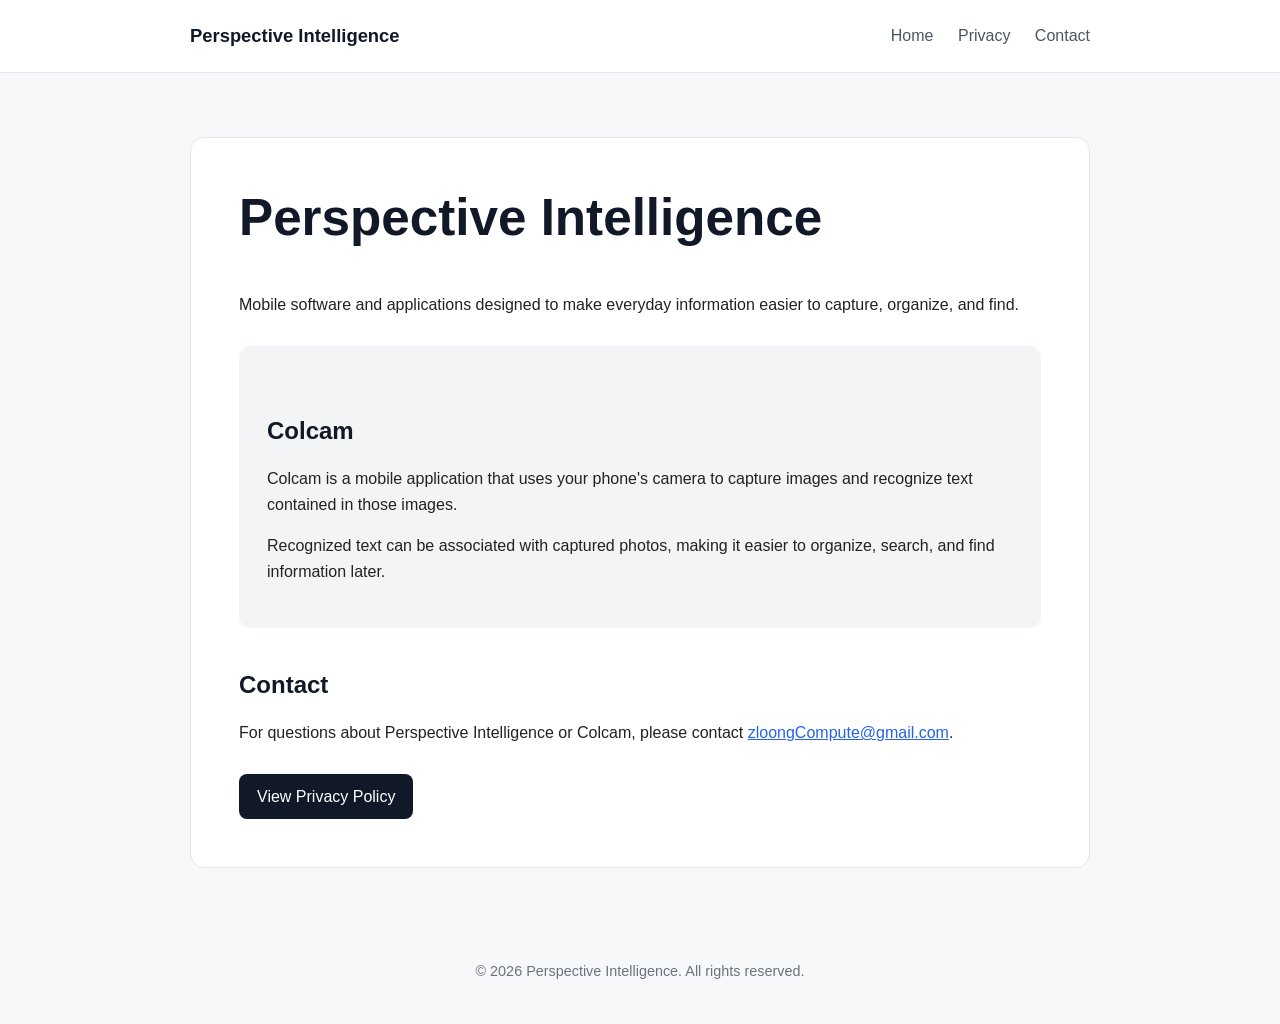
==== index.html @ 85524afe "Add files via upload" ====
<!DOCTYPE html>
<html lang="en">
<head>
  <meta charset="UTF-8">
  <meta name="viewport" content="width=device-width, initial-scale=1.0">
  <meta name="description" content="Perspective Intelligence develops software applications, including Colcam.">
  <title>Perspective Intelligence</title>
  <link rel="stylesheet" href="style.css">
</head>
<body>
  <header>
    <div class="container">
      <a class="logo" href="index.html">Perspective Intelligence</a>
      <nav>
        <a href="index.html">Home</a>
        <a href="privacy.html">Privacy</a>
        <a href="mailto:zloongCompute@gmail.com">Contact</a>
      </nav>
    </div>
  </header>

  <main>
    <div class="container">
      <section class="hero">
        <h1>Perspective Intelligence</h1>
        <p>Mobile software and applications designed to make everyday information easier to capture, organize, and find.</p>

        <div class="app-card">
          <h2>Colcam</h2>
          <p>
            Colcam is a mobile application that uses your phone's camera to
            capture images and recognize text contained in those images.
          </p>
          <p>
            Recognized text can be associated with captured photos, making it
            easier to organize, search, and find information later.
          </p>
        </div>

        <h2>Contact</h2>
        <p>
          For questions about Perspective Intelligence or Colcam, please
          contact <a href="mailto:zloongCompute@gmail.com">zloongCompute@gmail.com</a>.
        </p>

        <a class="button" href="privacy.html">View Privacy Policy</a>
      </section>
    </div>
  </main>

  <footer>
    <div class="container">
      &copy; 2026 Perspective Intelligence. All rights reserved.
    </div>
  </footer>
</body>
</html>
---- style.css ----
* {
  box-sizing: border-box;
}

body {
  margin: 0;
  font-family: -apple-system, BlinkMacSystemFont, "Segoe UI", Roboto, Arial, sans-serif;
  line-height: 1.6;
  color: #222;
  background: #f7f8fa;
}

.container {
  width: min(900px, calc(100% - 40px));
  margin: 0 auto;
}

header {
  background: #fff;
  border-bottom: 1px solid #e5e7eb;
}

header .container {
  min-height: 72px;
  display: flex;
  align-items: center;
  justify-content: space-between;
  gap: 20px;
}

.logo {
  color: #111827;
  font-weight: 700;
  text-decoration: none;
  font-size: 1.15rem;
}

nav a {
  color: #4b5563;
  text-decoration: none;
  margin-left: 20px;
}

nav a:hover {
  text-decoration: underline;
}

main {
  padding: 64px 0;
}

.hero {
  background: #fff;
  border-radius: 14px;
  padding: 48px;
  border: 1px solid #e5e7eb;
}

h1, h2, h3 {
  color: #111827;
  line-height: 1.25;
}

h1 {
  font-size: clamp(2rem, 5vw, 3.2rem);
  margin-top: 0;
}

h2 {
  margin-top: 42px;
}

.app-card {
  margin-top: 28px;
  padding: 28px;
  background: #f3f4f6;
  border-radius: 12px;
}

.button {
  display: inline-block;
  margin-top: 12px;
  padding: 10px 18px;
  border-radius: 8px;
  background: #111827;
  color: #fff;
  text-decoration: none;
}

.button:hover {
  opacity: 0.9;
}

footer {
  padding: 28px 0 40px;
  color: #6b7280;
  font-size: 0.9rem;
  text-align: center;
}

a {
  color: #2563eb;
}

ul {
  padding-left: 22px;
}

@media (max-width: 600px) {
  header .container {
    min-height: 64px;
  }

  nav a {
    margin-left: 12px;
  }

  .hero {
    padding: 28px 22px;
  }

  main {
    padding: 32px 0;
  }
}
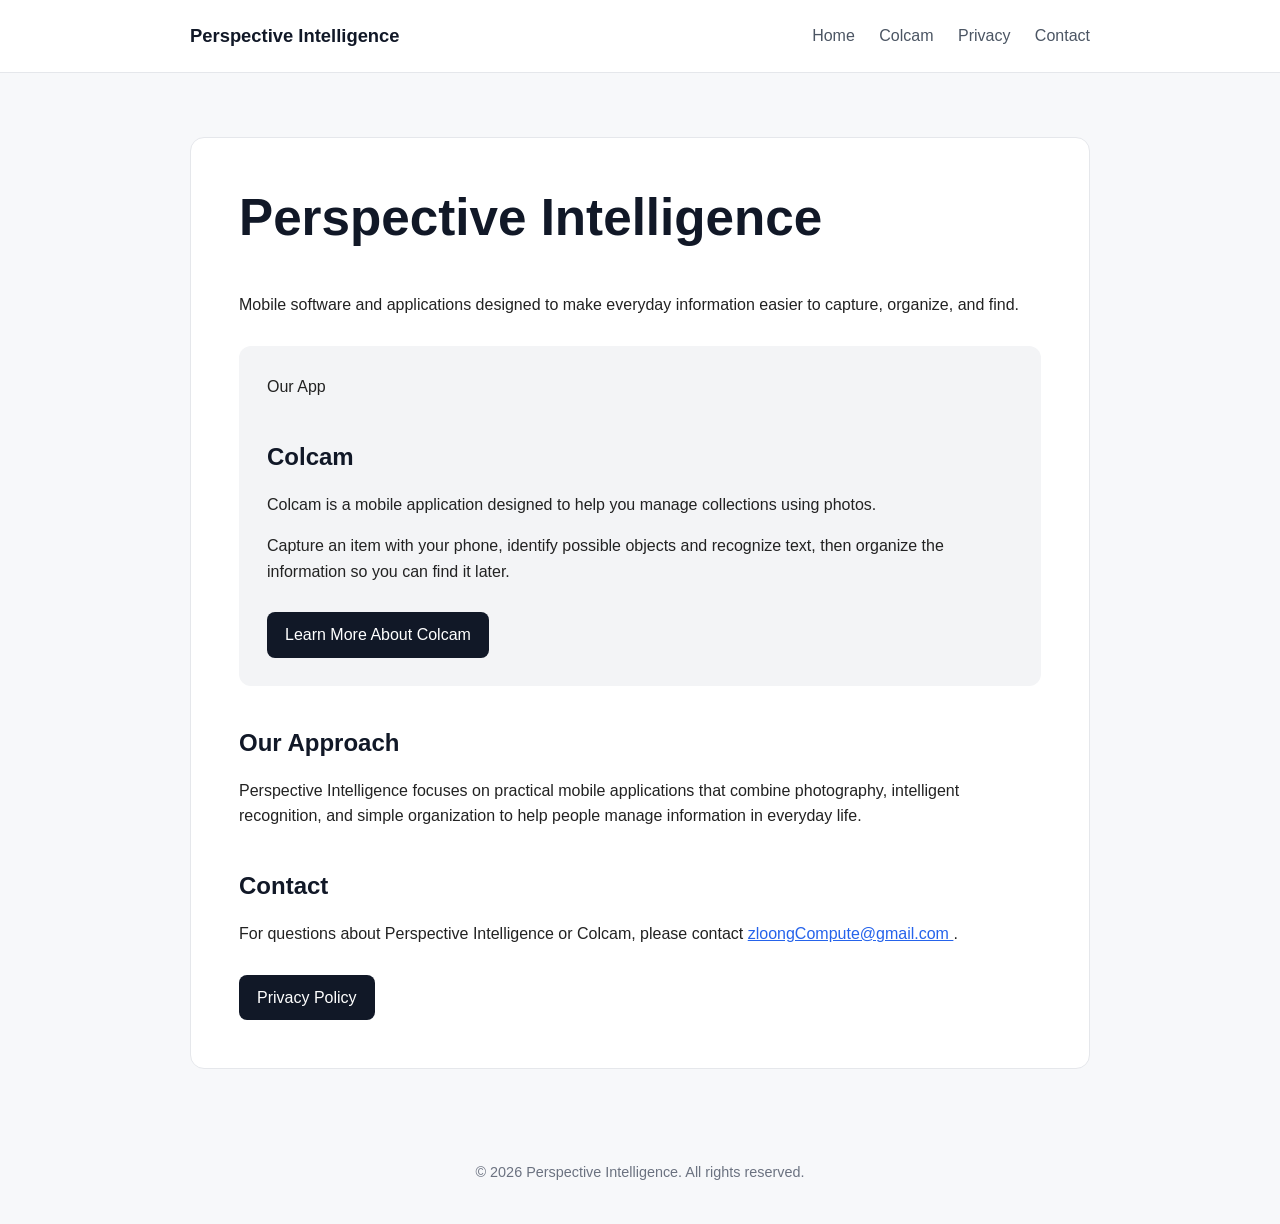
==== commit c982b1e1: "added link to colcam.html" ====
--- a/index.html
+++ b/index.html
@@ -1,57 +1,104 @@
 <!DOCTYPE html>
 <html lang="en">
 <head>
-  <meta charset="UTF-8">
-  <meta name="viewport" content="width=device-width, initial-scale=1.0">
-  <meta name="description" content="Perspective Intelligence develops software applications, including Colcam.">
-  <title>Perspective Intelligence</title>
-  <link rel="stylesheet" href="style.css">
+    <meta charset="UTF-8">
+    <meta name="viewport" content="width=device-width, initial-scale=1.0">
+
+    <meta name="description"
+          content="Perspective Intelligence develops software applications that make everyday information easier to capture, organize, and find.">
+
+    <title>Perspective Intelligence</title>
+
+    <link rel="stylesheet" href="style.css">
 </head>
+
 <body>
-  <header>
+
+<header>
     <div class="container">
-      <a class="logo" href="index.html">Perspective Intelligence</a>
-      <nav>
-        <a href="index.html">Home</a>
-        <a href="privacy.html">Privacy</a>
-        <a href="mailto:zloongCompute@gmail.com">Contact</a>
-      </nav>
+        <a class="logo" href="index.html">Perspective Intelligence</a>
+
+        <nav>
+            <a href="index.html">Home</a>
+            <a href="colcam.html">Colcam</a>
+            <a href="privacy.html">Privacy</a>
+            <a href="mailto:zloongCompute@gmail.com">Contact</a>
+        </nav>
     </div>
-  </header>
+</header>
 
-  <main>
+<main>
     <div class="container">
-      <section class="hero">
-        <h1>Perspective Intelligence</h1>
-        <p>Mobile software and applications designed to make everyday information easier to capture, organize, and find.</p>
 
-        <div class="app-card">
-          <h2>Colcam</h2>
-          <p>
-            Colcam is a mobile application that uses your phone's camera to
-            capture images and recognize text contained in those images.
-          </p>
-          <p>
-            Recognized text can be associated with captured photos, making it
-            easier to organize, search, and find information later.
-          </p>
-        </div>
+        <section class="hero">
+            <h1>Perspective Intelligence</h1>
 
-        <h2>Contact</h2>
-        <p>
-          For questions about Perspective Intelligence or Colcam, please
-          contact <a href="mailto:zloongCompute@gmail.com">zloongCompute@gmail.com</a>.
-        </p>
+            <p class="hero-text">
+                Mobile software and applications designed to make
+                everyday information easier to capture, organize,
+                and find.
+            </p>
 
-        <a class="button" href="privacy.html">View Privacy Policy</a>
-      </section>
+            <div class="app-card">
+                <div>
+                    <span class="eyebrow">Our App</span>
+
+                    <h2>Colcam</h2>
+
+                    <p>
+                        Colcam is a mobile application designed to help
+                        you manage collections using photos.
+                    </p>
+
+                    <p>
+                        Capture an item with your phone, identify possible
+                        objects and recognize text, then organize the
+                        information so you can find it later.
+                    </p>
+
+                    <a class="button" href="colcam.html">
+                        Learn More About Colcam
+                    </a>
+                </div>
+            </div>
+
+            <section class="company-section">
+                <h2>Our Approach</h2>
+
+                <p>
+                    Perspective Intelligence focuses on practical mobile
+                    applications that combine photography, intelligent
+                    recognition, and simple organization to help people
+                    manage information in everyday life.
+                </p>
+            </section>
+
+            <section class="company-section">
+                <h2>Contact</h2>
+
+                <p>
+                    For questions about Perspective Intelligence or Colcam,
+                    please contact
+                    <a href="mailto:zloongCompute@gmail.com">
+                        zloongCompute@gmail.com
+                    </a>.
+                </p>
+
+                <a class="button secondary" href="privacy.html">
+                    Privacy Policy
+                </a>
+            </section>
+
+        </section>
+
     </div>
-  </main>
+</main>
 
-  <footer>
+<footer>
     <div class="container">
-      &copy; 2026 Perspective Intelligence. All rights reserved.
+        &copy; 2026 Perspective Intelligence. All rights reserved.
     </div>
-  </footer>
+</footer>
+
 </body>
 </html>
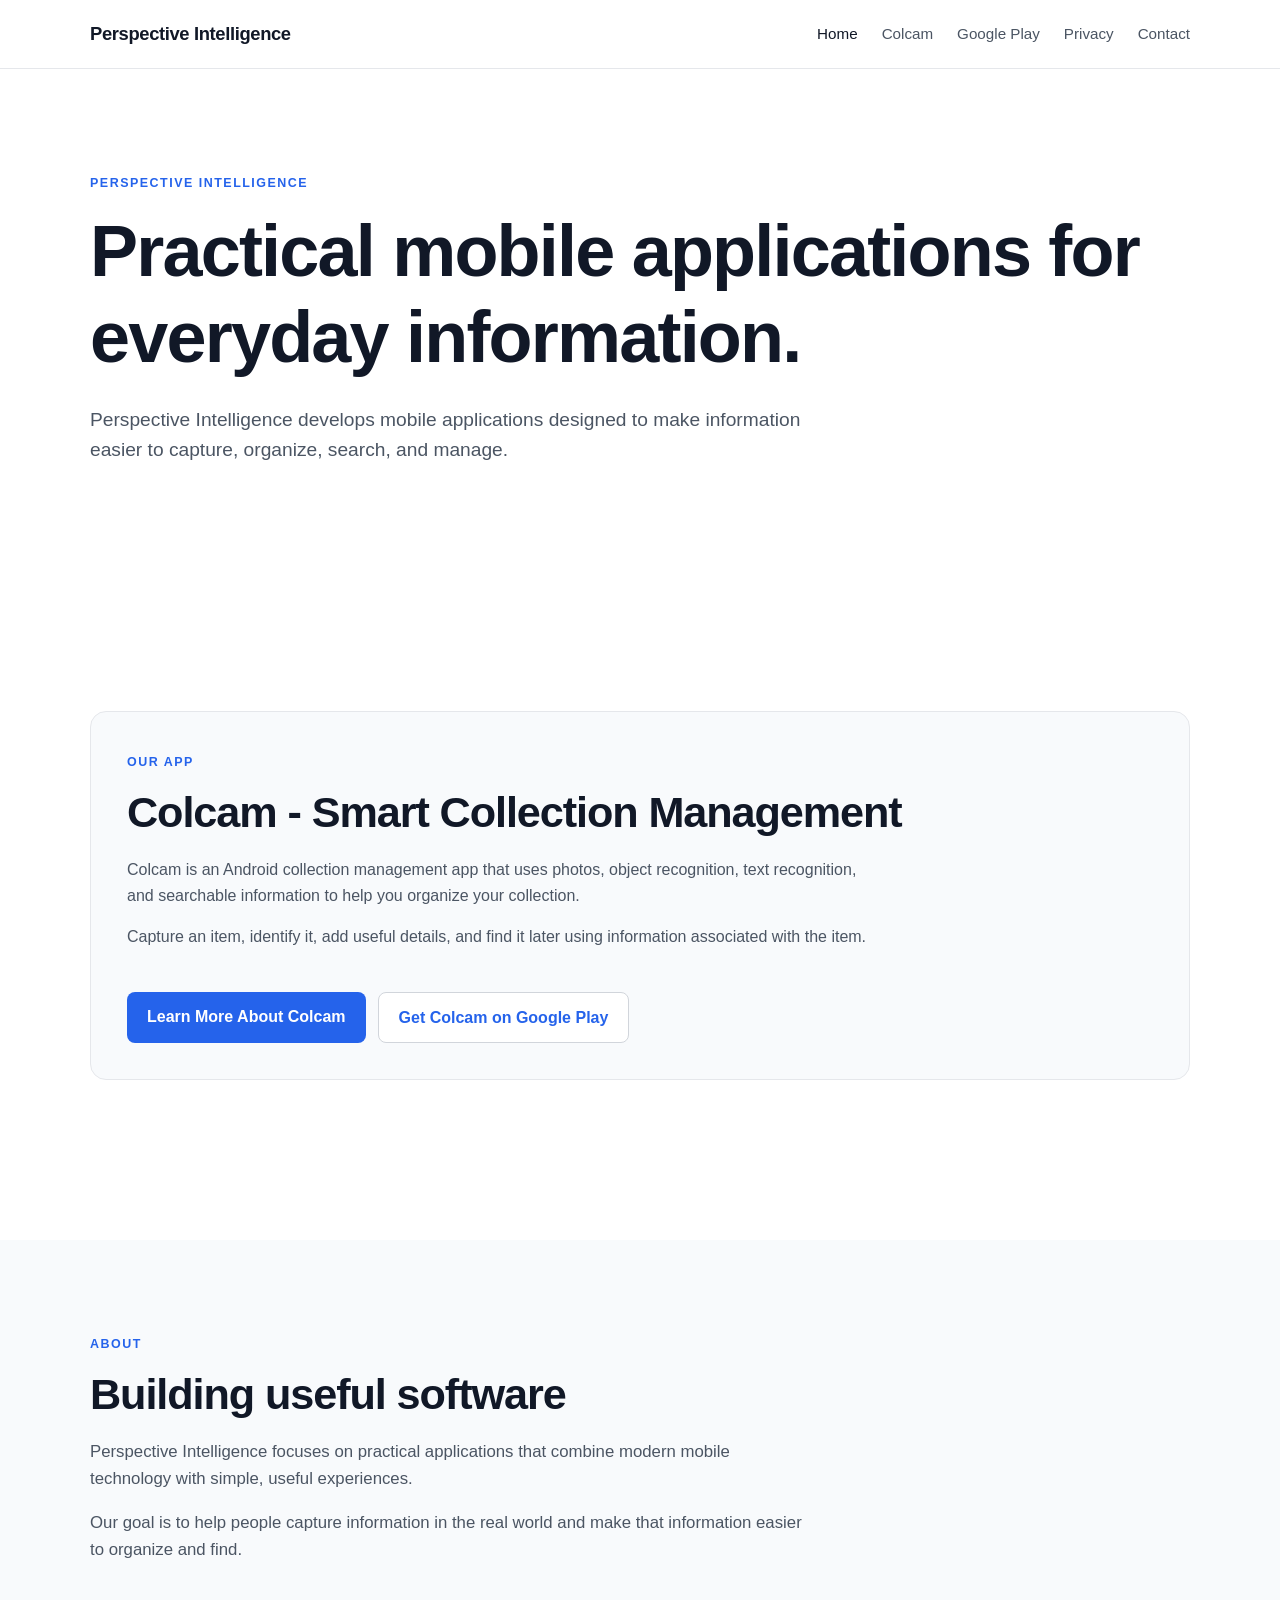
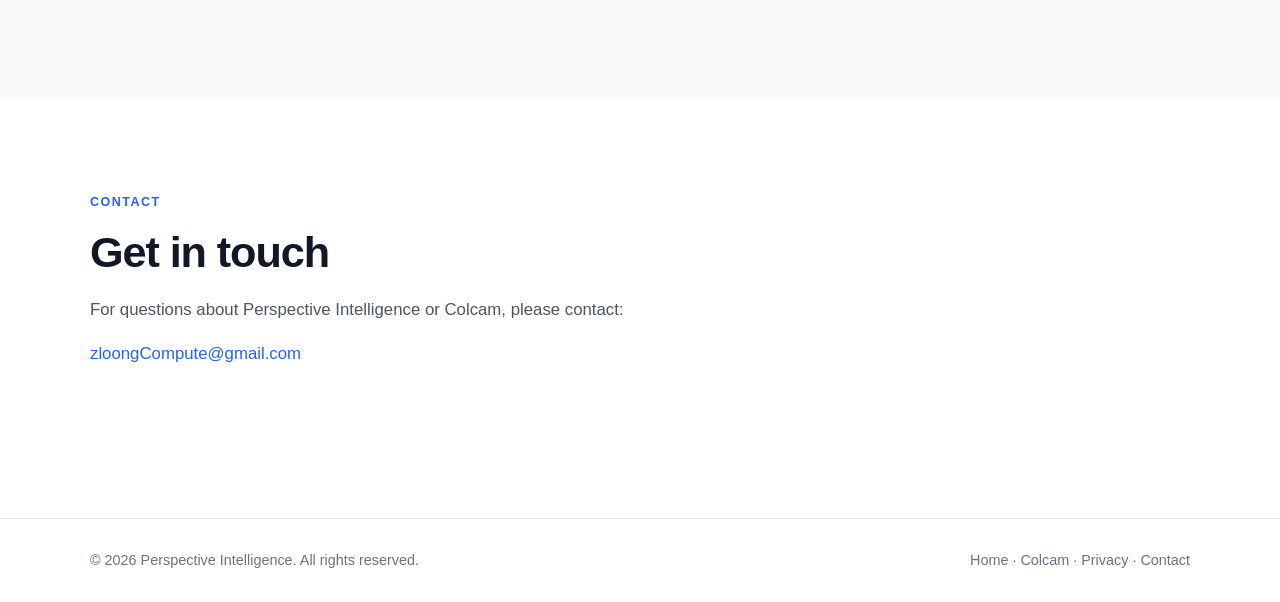
==== commit 0be83b49: "Update index.html for google search" ====
--- a/index.html
+++ b/index.html
@@ -2,102 +2,269 @@
 <html lang="en">
 <head>
     <meta charset="UTF-8">
-    <meta name="viewport" content="width=device-width, initial-scale=1.0">
+
+    <meta name="viewport"
+          content="width=device-width, initial-scale=1.0">
 
     <meta name="description"
-          content="Perspective Intelligence develops software applications that make everyday information easier to capture, organize, and find.">
-
-    <title>Perspective Intelligence</title>
-
-    <link rel="stylesheet" href="style.css">
+          content="Perspective Intelligence develops mobile applications that make everyday information easier to capture, organize, and find.">
+
+    <meta name="theme-color"
+          content="#2563eb">
+
+    <meta property="og:title"
+          content="Perspective Intelligence - Mobile Applications">
+
+    <meta property="og:description"
+          content="Perspective Intelligence develops practical mobile applications for capturing, organizing, and finding information.">
+
+    <meta property="og:type"
+          content="website">
+
+    <meta property="og:url"
+          content="https://picompute.github.io/">
+
+    <title>Perspective Intelligence - Mobile Applications</title>
+
+    <link rel="icon"
+          type="image/png"
+          href="favicon.png">
+
+    <link rel="stylesheet"
+          href="style.css">
 </head>
 
 <body>
 
 <header>
     <div class="container">
-        <a class="logo" href="index.html">Perspective Intelligence</a>
+
+        <a class="logo"
+           href="index.html">
+            Perspective Intelligence
+        </a>
 
         <nav>
-            <a href="index.html">Home</a>
-            <a href="colcam.html">Colcam</a>
-            <a href="privacy.html">Privacy</a>
-            <a href="mailto:zloongCompute@gmail.com">Contact</a>
+            <a href="index.html"
+               class="active">
+                Home
+            </a>
+
+            <a href="colcam.html">
+                Colcam
+            </a>
+
+            <a href="https://play.google.com/store/apps/details?id=com.pi.colcam"
+               target="_blank"
+               rel="noopener">
+                Google Play
+            </a>
+
+            <a href="privacy.html">
+                Privacy
+            </a>
+
+            <a href="mailto:zloongCompute@gmail.com">
+                Contact
+            </a>
         </nav>
+
     </div>
 </header>
 
+
 <main>
-    <div class="container">
-
-        <section class="hero">
-            <h1>Perspective Intelligence</h1>
+
+    <!-- HERO -->
+
+    <section class="hero">
+
+        <div class="container">
+
+            <span class="eyebrow">
+                PERSPECTIVE INTELLIGENCE
+            </span>
+
+            <h1>
+                Practical mobile applications
+                for everyday information.
+            </h1>
 
             <p class="hero-text">
-                Mobile software and applications designed to make
-                everyday information easier to capture, organize,
-                and find.
+                Perspective Intelligence develops mobile applications
+                designed to make information easier to capture,
+                organize, search, and manage.
             </p>
 
+        </div>
+
+    </section>
+
+
+    <!-- COLCAM -->
+
+    <section class="section">
+
+        <div class="container">
+
             <div class="app-card">
-                <div>
-                    <span class="eyebrow">Our App</span>
-
-                    <h2>Colcam</h2>
-
-                    <p>
-                        Colcam is a mobile application designed to help
-                        you manage collections using photos.
-                    </p>
-
-                    <p>
-                        Capture an item with your phone, identify possible
-                        objects and recognize text, then organize the
-                        information so you can find it later.
-                    </p>
-
-                    <a class="button" href="colcam.html">
+
+                <span class="eyebrow">
+                    OUR APP
+                </span>
+
+                <h2>
+                    Colcam - Smart Collection Management
+                </h2>
+
+                <p>
+                    Colcam is an Android collection management app
+                    that uses photos, object recognition, text
+                    recognition, and searchable information to help
+                    you organize your collection.
+                </p>
+
+                <p>
+                    Capture an item, identify it, add useful details,
+                    and find it later using information associated
+                    with the item.
+                </p>
+
+                <div class="hero-buttons">
+
+                    <a class="button"
+                       href="colcam.html">
                         Learn More About Colcam
                     </a>
+
+                    <a class="button secondary"
+                       href="https://play.google.com/store/apps/details?id=com.pi.colcam"
+                       target="_blank"
+                       rel="noopener">
+                        Get Colcam on Google Play
+                    </a>
+
                 </div>
-            </div>
-
-            <section class="company-section">
-                <h2>Our Approach</h2>
-
-                <p>
-                    Perspective Intelligence focuses on practical mobile
-                    applications that combine photography, intelligent
-                    recognition, and simple organization to help people
-                    manage information in everyday life.
-                </p>
-            </section>
-
-            <section class="company-section">
-                <h2>Contact</h2>
-
-                <p>
-                    For questions about Perspective Intelligence or Colcam,
-                    please contact
+
+            </div>
+
+        </div>
+
+    </section>
+
+
+    <!-- ABOUT -->
+
+    <section class="section section-alt">
+
+        <div class="container">
+
+            <div class="section-heading">
+
+                <span class="eyebrow">
+                    ABOUT
+                </span>
+
+                <h2>
+                    Building useful software
+                </h2>
+
+                <p>
+                    Perspective Intelligence focuses on practical
+                    applications that combine modern mobile
+                    technology with simple, useful experiences.
+                </p>
+
+                <p>
+                    Our goal is to help people capture information
+                    in the real world and make that information easier
+                    to organize and find.
+                </p>
+
+            </div>
+
+        </div>
+
+    </section>
+
+
+    <!-- CONTACT -->
+
+    <section class="section">
+
+        <div class="container">
+
+            <div class="company-section">
+
+                <span class="eyebrow">
+                    CONTACT
+                </span>
+
+                <h2>
+                    Get in touch
+                </h2>
+
+                <p>
+                    For questions about Perspective Intelligence
+                    or Colcam, please contact:
+                </p>
+
+                <p>
                     <a href="mailto:zloongCompute@gmail.com">
                         zloongCompute@gmail.com
-                    </a>.
-                </p>
-
-                <a class="button secondary" href="privacy.html">
-                    Privacy Policy
-                </a>
-            </section>
-
-        </section>
+                    </a>
+                </p>
+
+            </div>
+
+        </div>
+
+    </section>
+
+</main>
+
+
+<footer>
+
+    <div class="container">
+
+        <div class="footer-content">
+
+            <div>
+                &copy; 2026 Perspective Intelligence.
+                All rights reserved.
+            </div>
+
+            <div>
+
+                <a href="index.html">
+                    Home
+                </a>
+
+                <span> · </span>
+
+                <a href="colcam.html">
+                    Colcam
+                </a>
+
+                <span> · </span>
+
+                <a href="privacy.html">
+                    Privacy
+                </a>
+
+                <span> · </span>
+
+                <a href="mailto:zloongCompute@gmail.com">
+                    Contact
+                </a>
+
+            </div>
+
+        </div>
 
     </div>
-</main>
-
-<footer>
-    <div class="container">
-        &copy; 2026 Perspective Intelligence. All rights reserved.
-    </div>
+
 </footer>
 
 </body>
--- a/style.css
+++ b/style.css
@@ -1,125 +1,440 @@
+/* =========================================================
+   Perspective Intelligence / Colcam
+   ========================================================= */
+
 * {
-  box-sizing: border-box;
+    box-sizing: border-box;
+}
+
+html {
+    scroll-behavior: smooth;
 }
 
 body {
-  margin: 0;
-  font-family: -apple-system, BlinkMacSystemFont, "Segoe UI", Roboto, Arial, sans-serif;
-  line-height: 1.6;
-  color: #222;
-  background: #f7f8fa;
+    margin: 0;
+    font-family: -apple-system, BlinkMacSystemFont, "Segoe UI",
+                 Roboto, Helvetica, Arial, sans-serif;
+    color: #1f2937;
+    background: #ffffff;
+    line-height: 1.6;
+}
+
+a {
+    color: #2563eb;
+    text-decoration: none;
+}
+
+a:hover {
+    text-decoration: underline;
 }
 
 .container {
-  width: min(900px, calc(100% - 40px));
-  margin: 0 auto;
-}
+    width: min(1100px, calc(100% - 40px));
+    margin: 0 auto;
+}
+
+
+/* =========================================================
+   Header
+   ========================================================= */
 
 header {
-  background: #fff;
-  border-bottom: 1px solid #e5e7eb;
+    background: #ffffff;
+    border-bottom: 1px solid #e5e7eb;
 }
 
 header .container {
-  min-height: 72px;
-  display: flex;
-  align-items: center;
-  justify-content: space-between;
-  gap: 20px;
+    min-height: 68px;
+    display: flex;
+    align-items: center;
+    justify-content: space-between;
+    gap: 30px;
 }
 
 .logo {
-  color: #111827;
-  font-weight: 700;
-  text-decoration: none;
-  font-size: 1.15rem;
+    color: #111827;
+    font-size: 1.15rem;
+    font-weight: 700;
+    letter-spacing: -0.02em;
+}
+
+.logo:hover {
+    text-decoration: none;
+}
+
+nav {
+    display: flex;
+    align-items: center;
+    gap: 24px;
 }
 
 nav a {
-  color: #4b5563;
-  text-decoration: none;
-  margin-left: 20px;
-}
-
-nav a:hover {
-  text-decoration: underline;
-}
-
-main {
-  padding: 64px 0;
-}
+    color: #4b5563;
+    font-size: 0.95rem;
+}
+
+nav a:hover,
+nav a.active {
+    color: #111827;
+    text-decoration: none;
+}
+
+
+/* =========================================================
+   General typography
+   ========================================================= */
+
+h1,
+h2,
+h3 {
+    color: #111827;
+    line-height: 1.2;
+    letter-spacing: -0.025em;
+}
+
+h1 {
+    font-size: clamp(2.5rem, 6vw, 4.5rem);
+    margin: 0 0 24px;
+}
+
+h2 {
+    font-size: clamp(1.8rem, 4vw, 2.7rem);
+    margin: 0 0 18px;
+}
+
+h3 {
+    font-size: 1.3rem;
+    margin: 0 0 10px;
+}
+
+p {
+    color: #4b5563;
+}
+
+.eyebrow {
+    display: inline-block;
+    margin-bottom: 14px;
+    font-size: 0.78rem;
+    font-weight: 700;
+    letter-spacing: 0.12em;
+    text-transform: uppercase;
+    color: #2563eb;
+}
+
+
+/* =========================================================
+   Buttons
+   ========================================================= */
+
+.button {
+    display: inline-block;
+    padding: 12px 20px;
+    border-radius: 8px;
+    background: #2563eb;
+    color: #ffffff;
+    font-weight: 600;
+    text-decoration: none;
+    transition: transform 0.15s ease,
+                box-shadow 0.15s ease;
+}
+
+.button:hover {
+    color: #ffffff;
+    text-decoration: none;
+    transform: translateY(-1px);
+    box-shadow: 0 5px 15px rgba(0, 0, 0, 0.12);
+}
+
+.button.secondary {
+    background: #ffffff;
+    color: #2563eb;
+    border: 1px solid #d1d5db;
+}
+
+
+/* =========================================================
+   Company homepage
+   ========================================================= */
 
 .hero {
-  background: #fff;
-  border-radius: 14px;
-  padding: 48px;
-  border: 1px solid #e5e7eb;
-}
-
-h1, h2, h3 {
-  color: #111827;
-  line-height: 1.25;
-}
-
-h1 {
-  font-size: clamp(2rem, 5vw, 3.2rem);
-  margin-top: 0;
-}
-
-h2 {
-  margin-top: 42px;
+    padding: 100px 0 90px;
+}
+
+.hero-text {
+    max-width: 720px;
+    font-size: 1.2rem;
+    margin: 0 0 45px;
 }
 
 .app-card {
-  margin-top: 28px;
-  padding: 28px;
-  background: #f3f4f6;
-  border-radius: 12px;
-}
-
-.button {
-  display: inline-block;
-  margin-top: 12px;
-  padding: 10px 18px;
-  border-radius: 8px;
-  background: #111827;
-  color: #fff;
-  text-decoration: none;
-}
-
-.button:hover {
-  opacity: 0.9;
-}
+    padding: 36px;
+    margin: 20px 0 70px;
+    border: 1px solid #e5e7eb;
+    border-radius: 16px;
+    background: #f8fafc;
+}
+
+.app-card p {
+    max-width: 750px;
+}
+
+.app-card .button {
+    margin-top: 12px;
+}
+
+.company-section {
+    max-width: 760px;
+    margin-bottom: 60px;
+}
+
+.company-section p {
+    font-size: 1.05rem;
+}
+
+
+/* =========================================================
+   Colcam hero
+   ========================================================= */
+
+.colcam-hero {
+    padding: 110px 0 100px;
+    background: #f8fafc;
+}
+
+.colcam-hero .hero-text {
+    max-width: 700px;
+    font-size: 1.25rem;
+}
+
+.hero-buttons {
+    display: flex;
+    flex-wrap: wrap;
+    gap: 12px;
+    margin-top: 30px;
+}
+
+.hero-note {
+    margin-top: 14px;
+    font-size: 0.9rem;
+    color: #6b7280;
+}
+
+/* =========================================================
+   Sections
+   ========================================================= */
+
+.section {
+    padding: 90px 0;
+}
+
+.section-alt {
+    background: #f8fafc;
+}
+
+.section-heading {
+    max-width: 720px;
+    margin-bottom: 45px;
+}
+
+.section-heading p {
+    font-size: 1.05rem;
+}
+
+
+/* =========================================================
+   Feature cards
+   ========================================================= */
+
+.steps {
+    display: grid;
+    grid-template-columns: repeat(3, 1fr);
+    gap: 22px;
+}
+
+.feature-grid {
+    display: grid;
+    grid-template-columns: repeat(3, 1fr);
+    gap: 22px;
+}
+
+.feature-card {
+    padding: 28px;
+    background: #ffffff;
+    border: 1px solid #e5e7eb;
+    border-radius: 14px;
+}
+
+.section-alt .feature-card {
+    background: #ffffff;
+}
+
+.feature-card p {
+    margin-bottom: 0;
+}
+
+.feature-number {
+    display: flex;
+    align-items: center;
+    justify-content: center;
+    width: 38px;
+    height: 38px;
+    margin-bottom: 20px;
+    border-radius: 50%;
+    background: #eff6ff;
+    color: #2563eb;
+    font-weight: 700;
+}
+
+.feature-icon {
+    font-size: 2rem;
+    margin-bottom: 18px;
+}
+
+
+/* =========================================================
+   Collection details
+   ========================================================= */
+
+.details-layout {
+    display: grid;
+    grid-template-columns: 1fr 1fr;
+    gap: 70px;
+    align-items: start;
+}
+
+.details-list {
+    display: flex;
+    flex-direction: column;
+    gap: 14px;
+}
+
+.detail-item {
+    padding: 20px;
+    border: 1px solid #e5e7eb;
+    border-radius: 10px;
+    background: #ffffff;
+}
+
+.detail-item strong {
+    display: block;
+    color: #111827;
+    margin-bottom: 3px;
+}
+
+.detail-item span {
+    color: #6b7280;
+    font-size: 0.95rem;
+}
+
+
+/* =========================================================
+   CTA
+   ========================================================= */
+
+
+.cta {
+    padding: 90px 0;
+    text-align: left;
+    background: #f8fafc;
+}
+
+.cta p {
+    max-width: 650px;
+    margin: 0;
+    font-size: 1.1rem;
+}
+
+
+/* =========================================================
+   Footer
+   ========================================================= */
 
 footer {
-  padding: 28px 0 40px;
-  color: #6b7280;
-  font-size: 0.9rem;
-  text-align: center;
-}
-
-a {
-  color: #2563eb;
-}
-
-ul {
-  padding-left: 22px;
-}
-
-@media (max-width: 600px) {
-  header .container {
-    min-height: 64px;
-  }
-
-  nav a {
-    margin-left: 12px;
-  }
-
-  .hero {
-    padding: 28px 22px;
-  }
-
-  main {
-    padding: 32px 0;
-  }
-}
+    border-top: 1px solid #e5e7eb;
+    padding: 30px 0;
+    font-size: 0.9rem;
+    color: #6b7280;
+}
+
+.footer-content {
+    display: flex;
+    justify-content: space-between;
+    gap: 20px;
+    flex-wrap: wrap;
+}
+
+footer a {
+    color: #6b7280;
+}
+
+
+/* =========================================================
+   Mobile
+   ========================================================= */
+
+@media (max-width: 800px) {
+
+    header .container {
+        padding: 15px 0;
+        align-items: flex-start;
+        flex-direction: column;
+        gap: 12px;
+    }
+
+    nav {
+        width: 100%;
+        gap: 16px;
+        flex-wrap: wrap;
+    }
+
+    .hero {
+        padding: 70px 0 60px;
+    }
+
+    .colcam-hero {
+        padding: 75px 0 70px;
+    }
+
+    .section {
+        padding: 65px 0;
+    }
+
+    .steps,
+    .feature-grid {
+        grid-template-columns: 1fr;
+    }
+
+    .details-layout {
+        grid-template-columns: 1fr;
+        gap: 40px;
+    }
+}
+
+
+@media (max-width: 500px) {
+
+    .container {
+        width: min(100% - 28px, 1100px);
+    }
+
+    h1 {
+        font-size: 2.6rem;
+    }
+
+    .hero-text {
+        font-size: 1.05rem;
+    }
+
+    .app-card {
+        padding: 25px;
+    }
+
+    .button {
+        width: 100%;
+        text-align: center;
+    }
+
+    .hero-buttons {
+        flex-direction: column;
+    }
+}
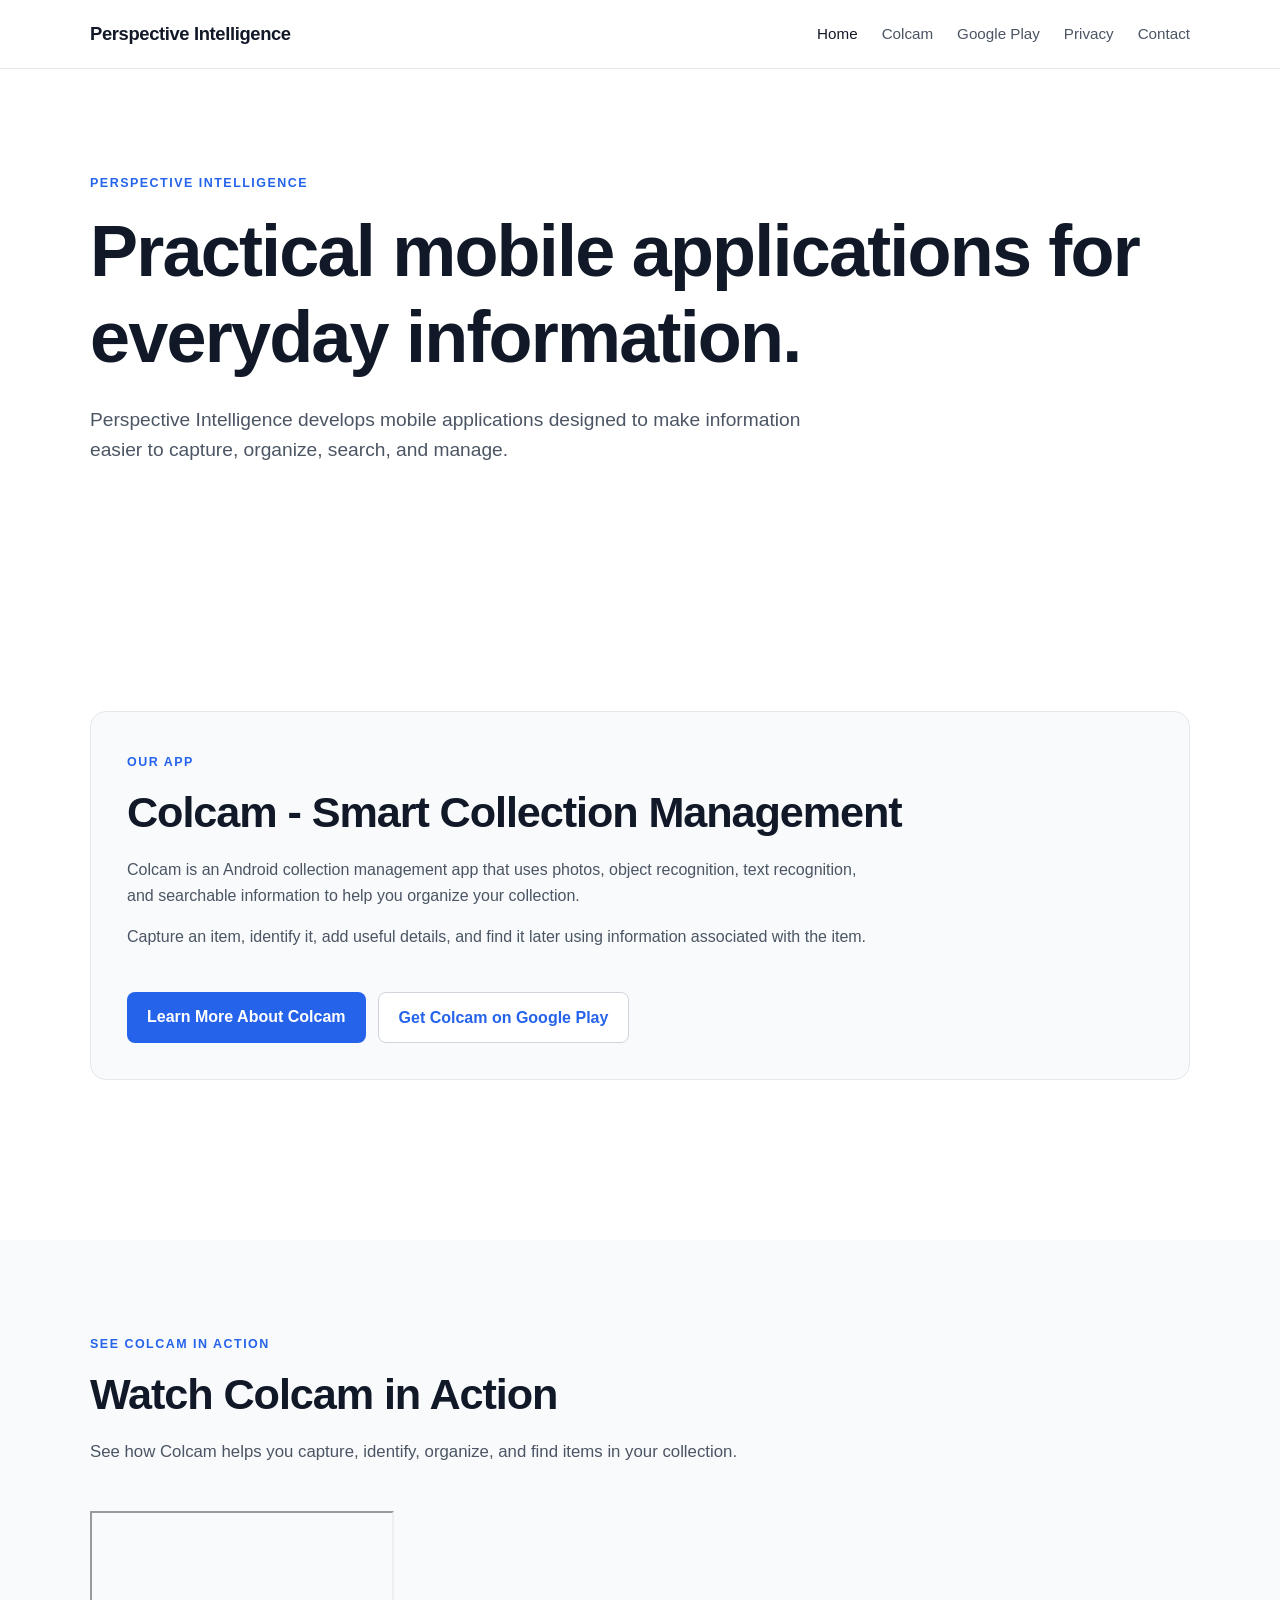
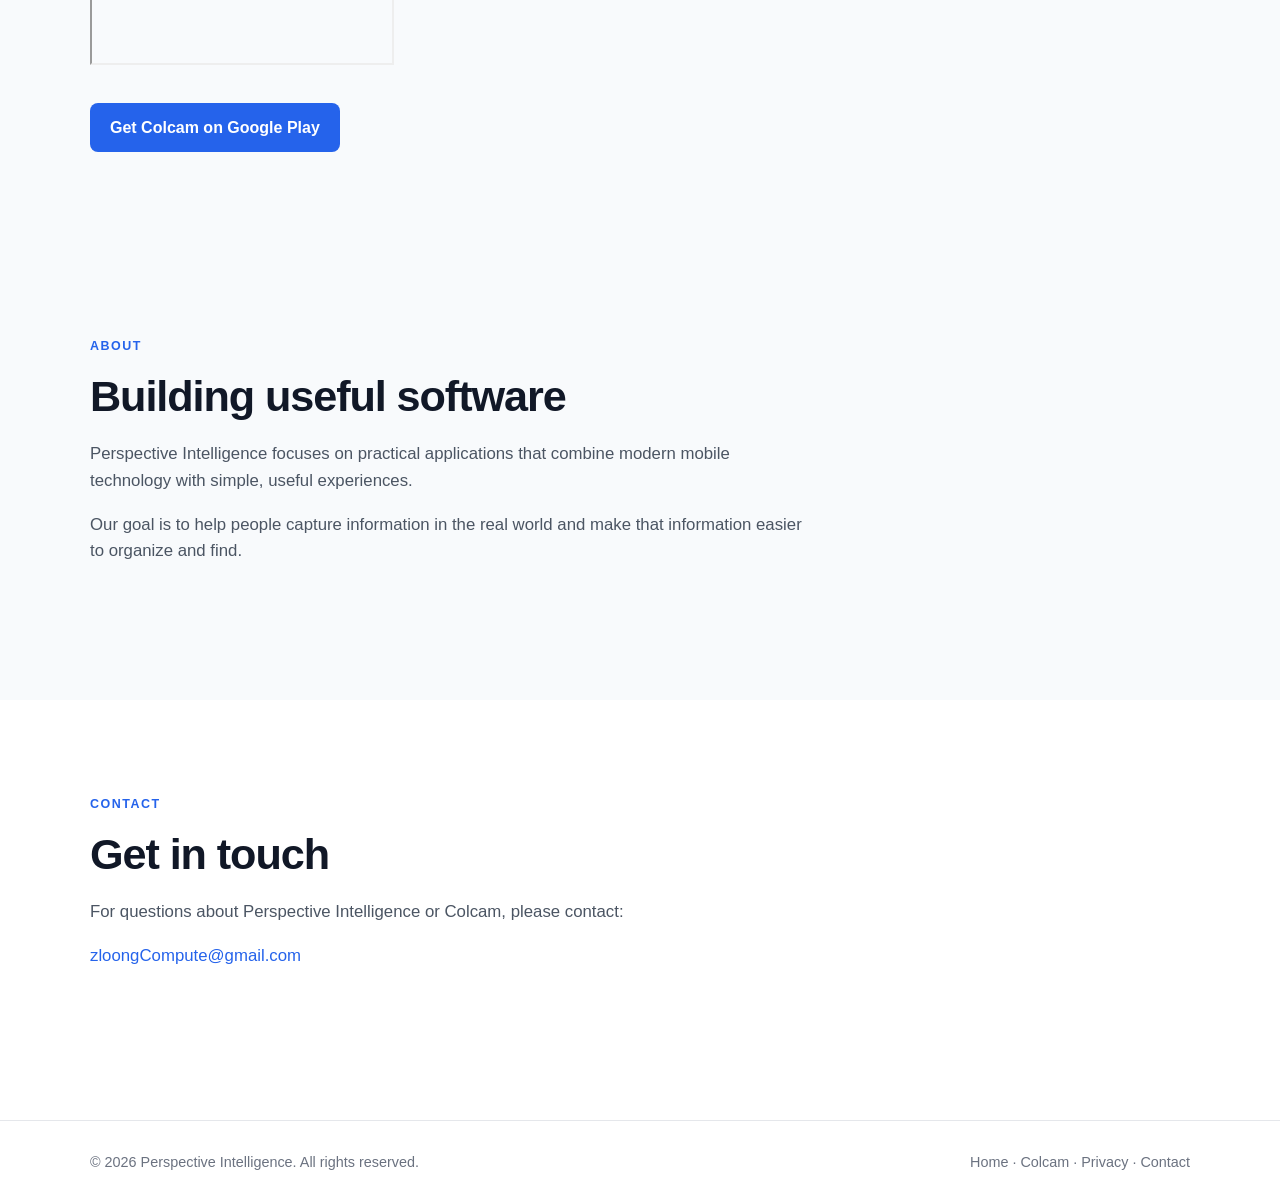
==== commit 4e6e0e73: "Update index.html for showing Youtube video." ====
--- a/index.html
+++ b/index.html
@@ -151,7 +151,41 @@
         </div>
 
     </section>
-
+    
+<!-- COLCAM VIDEO -->
+<section class="section section-alt">
+    <div class="container">
+        <div class="section-heading">
+            <span class="eyebrow">SEE COLCAM IN ACTION</span>
+            <h2>Watch Colcam in Action</h2>
+            <p>
+                See how Colcam helps you capture, identify,
+                organize, and find items in your collection.
+            </p>
+        </div>
+
+        <div class="video-wrapper">
+            <iframe
+                src="https://www.youtube.com/embed/Zmk1vkV8cvA"
+                title="Colcam app demonstration"
+                allow="accelerometer; autoplay; clipboard-write;
+                       encrypted-media; gyroscope; picture-in-picture;
+                       web-share"
+                referrerpolicy="strict-origin-when-cross-origin"
+                allowfullscreen>
+            </iframe>
+        </div>
+
+        <div class="hero-buttons">
+            <a class="button"
+               href="https://play.google.com/store/apps/details?id=com.pi.colcam"
+               target="_blank"
+               rel="noopener">
+                Get Colcam on Google Play
+            </a>
+        </div>
+    </div>
+</section>
 
     <!-- ABOUT -->
 
--- a/style.css
+++ b/style.css
@@ -213,6 +213,13 @@
     margin-top: 30px;
 }
 
+.hero-tagline {
+    margin: -8px 0 18px;
+    font-size: 1.35rem;
+    font-weight: 600;
+    color: #374151;
+}
+
 .hero-note {
     margin-top: 14px;
     font-size: 0.9rem;
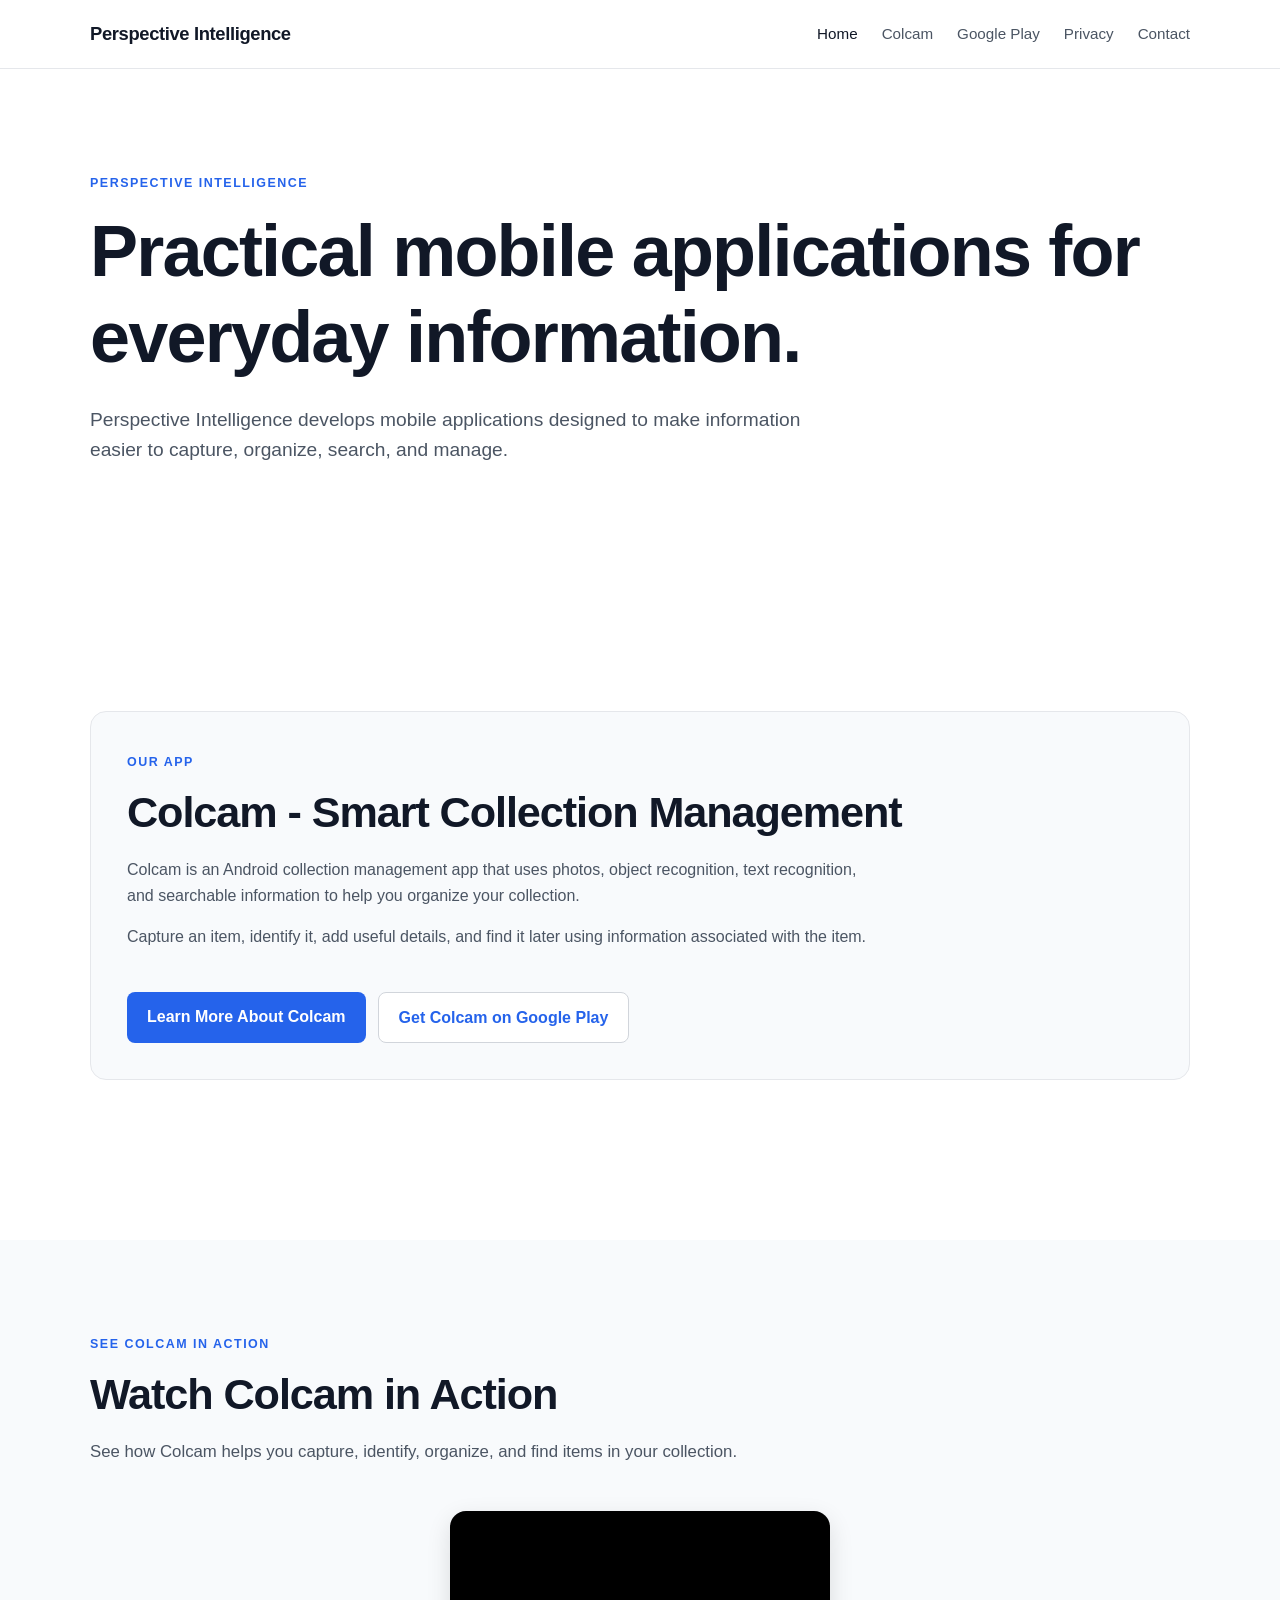
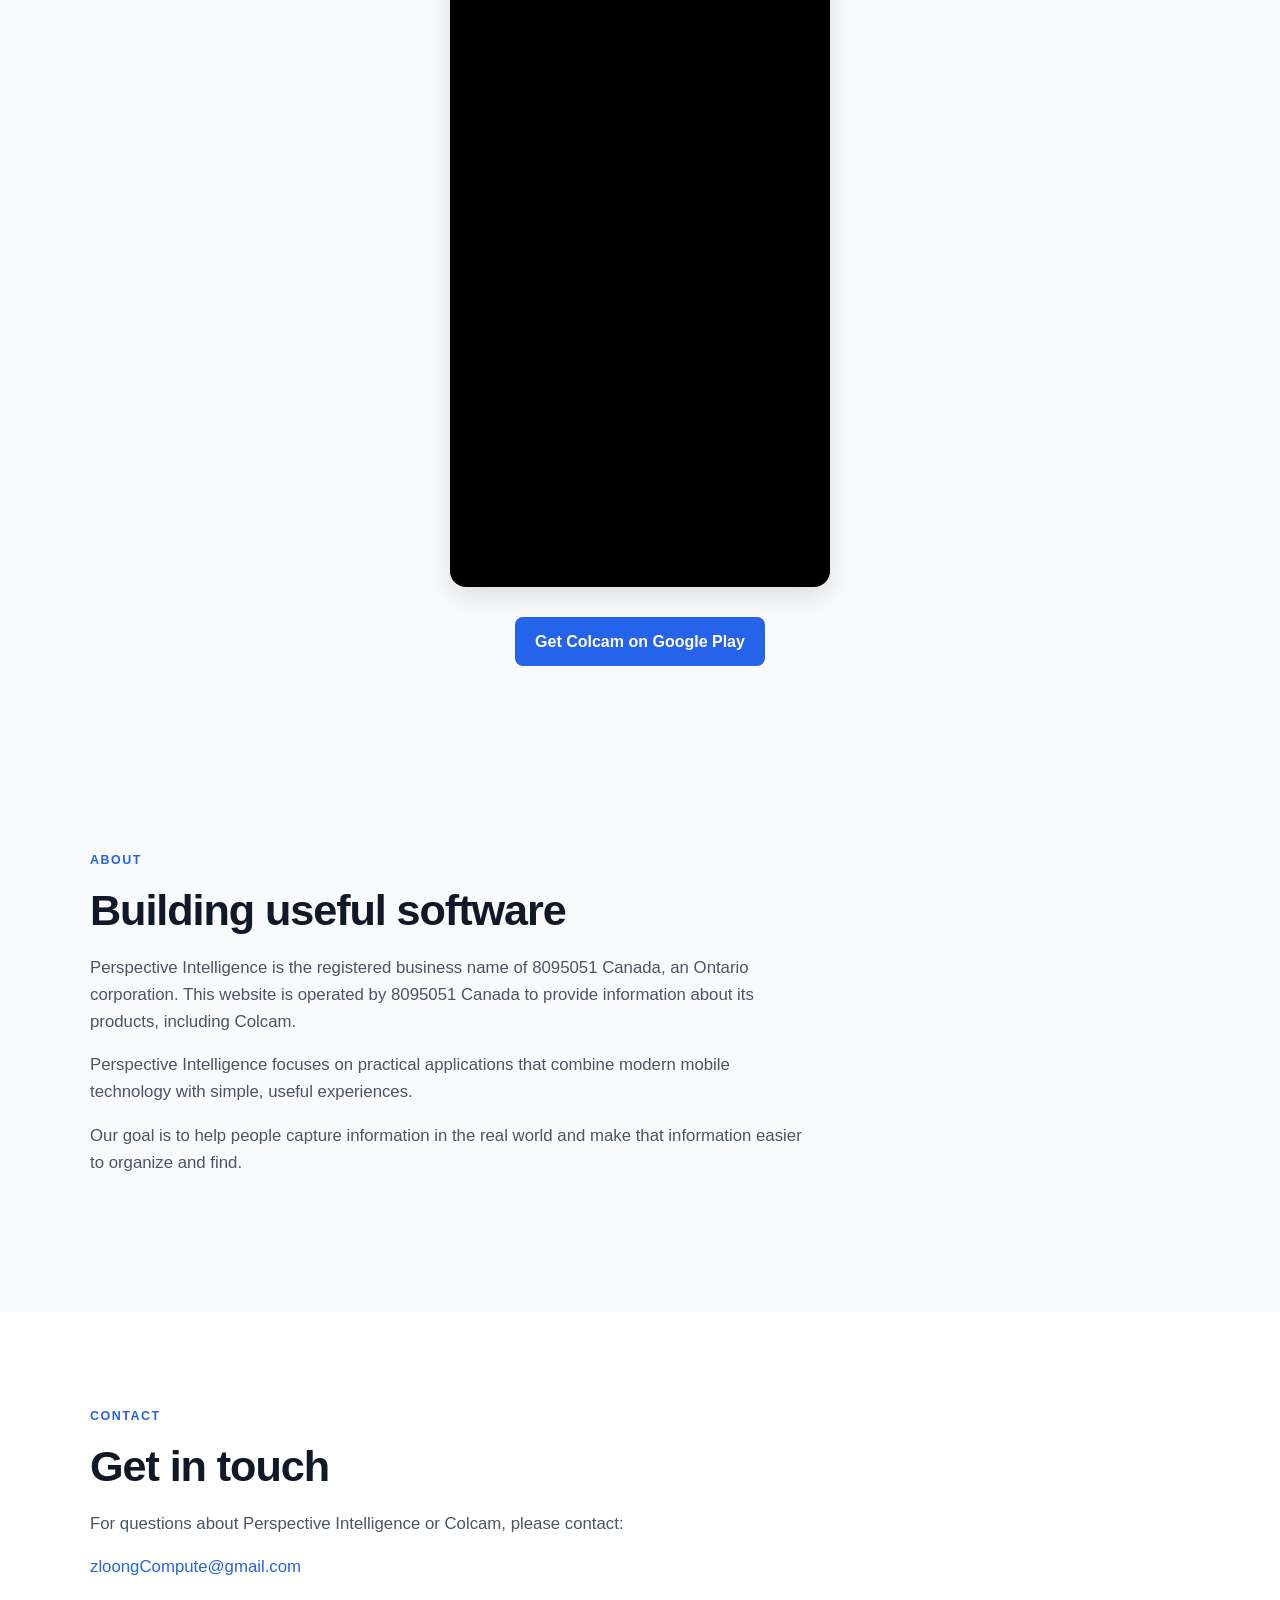
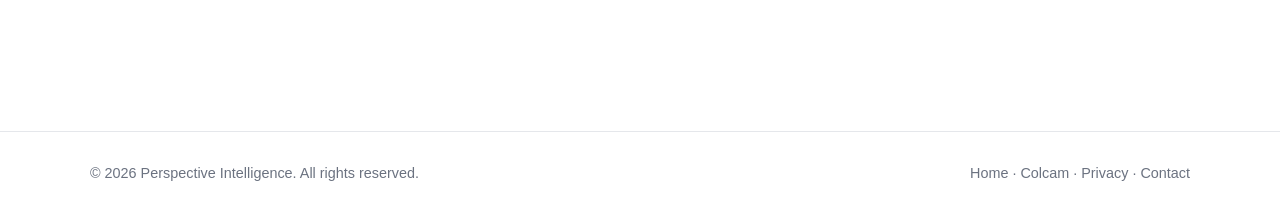
==== commit 73f40682: "Update index.html for clarifying company ownership." ====
--- a/index.html
+++ b/index.html
@@ -202,7 +202,10 @@
                 <h2>
                     Building useful software
                 </h2>
-
+                <p>
+                    Perspective Intelligence is the registered business name of 8095051 Canada, an Ontario corporation. 
+                    This website is operated by 8095051 Canada to provide information about its products, including Colcam.
+                </p>
                 <p>
                     Perspective Intelligence focuses on practical
                     applications that combine modern mobile
--- a/style.css
+++ b/style.css
@@ -445,3 +445,27 @@
         flex-direction: column;
     }
 }
+
+
+/* YouTube Shorts video */
+.video-wrapper {
+    width: 100%;
+    max-width: 380px;
+    aspect-ratio: 9 / 16;
+    margin: 0 auto;
+    overflow: hidden;
+    border-radius: 16px;
+    background: #000;
+    box-shadow: 0 8px 24px rgba(0, 0, 0, 0.12);
+}
+
+.video-wrapper iframe {
+    display: block;
+    width: 100%;
+    height: 100%;
+    border: 0;
+}
+
+.video-wrapper + .hero-buttons {
+    justify-content: center;
+}
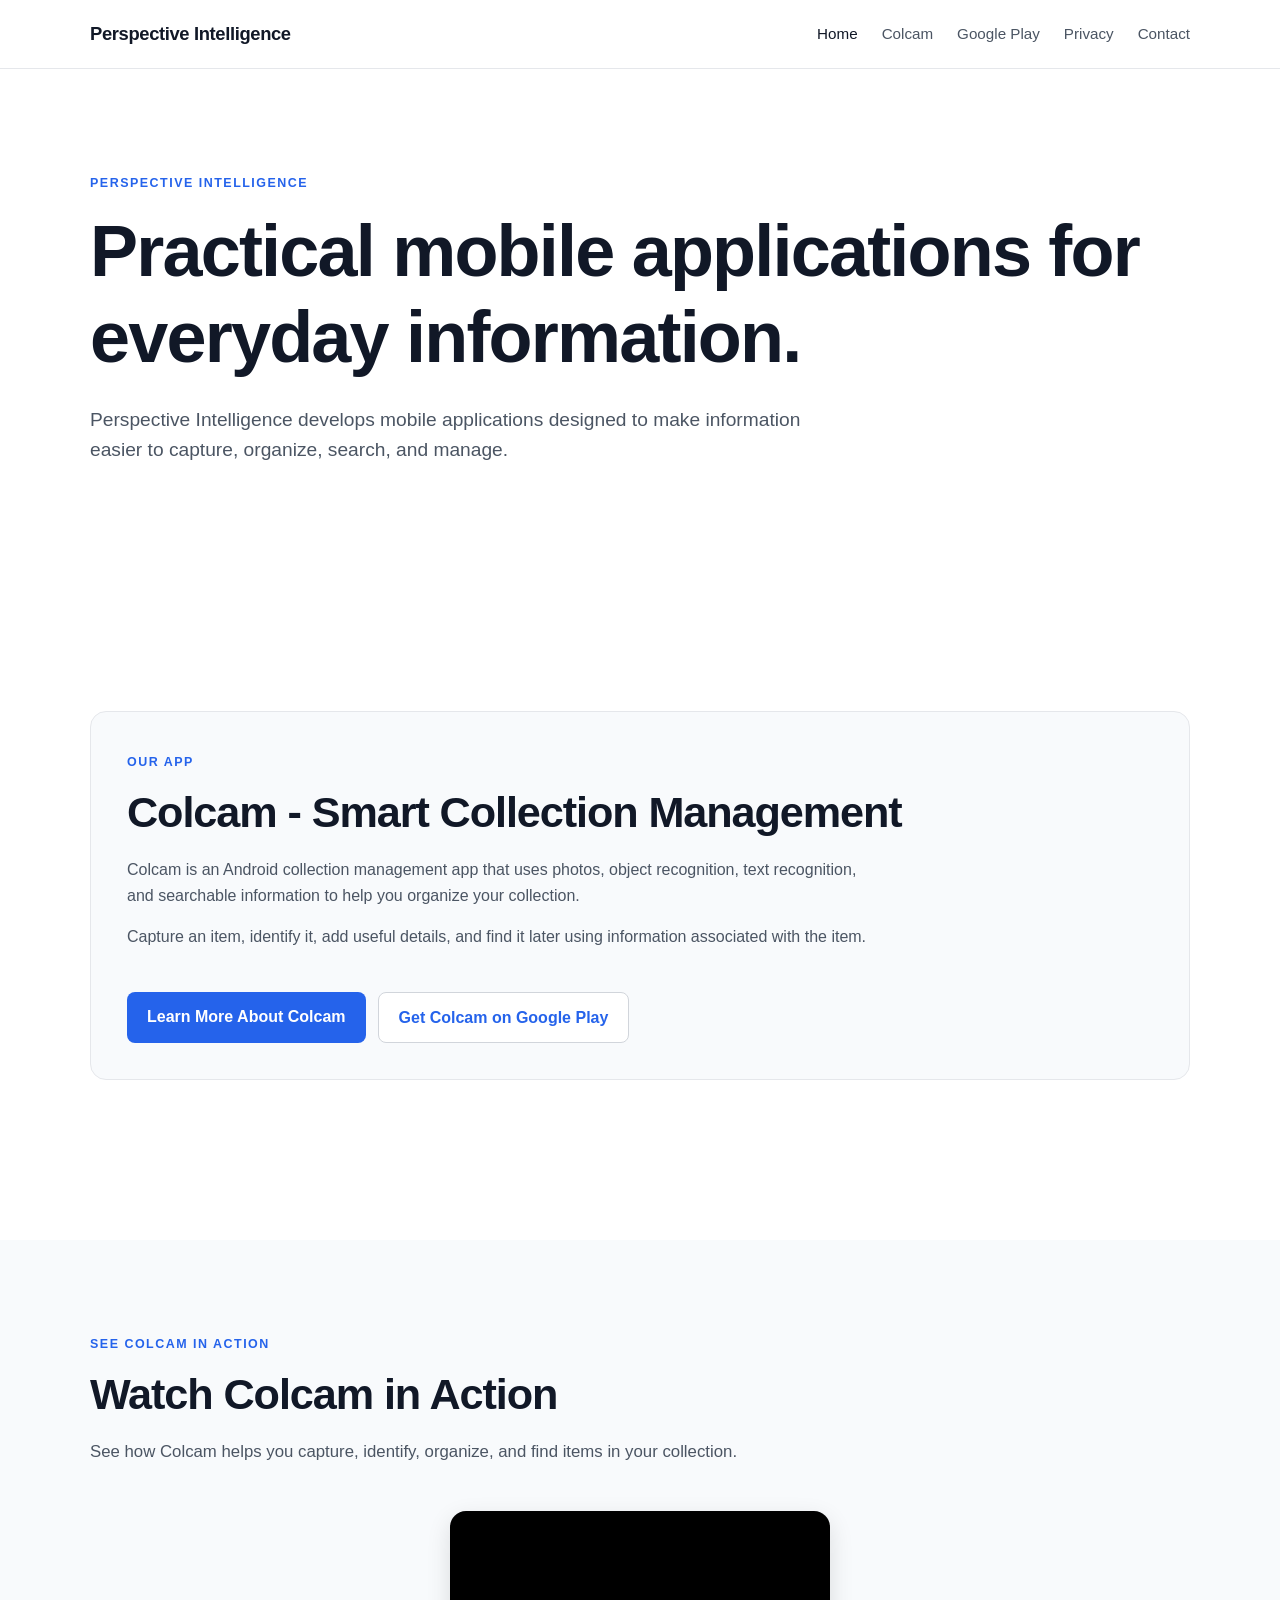
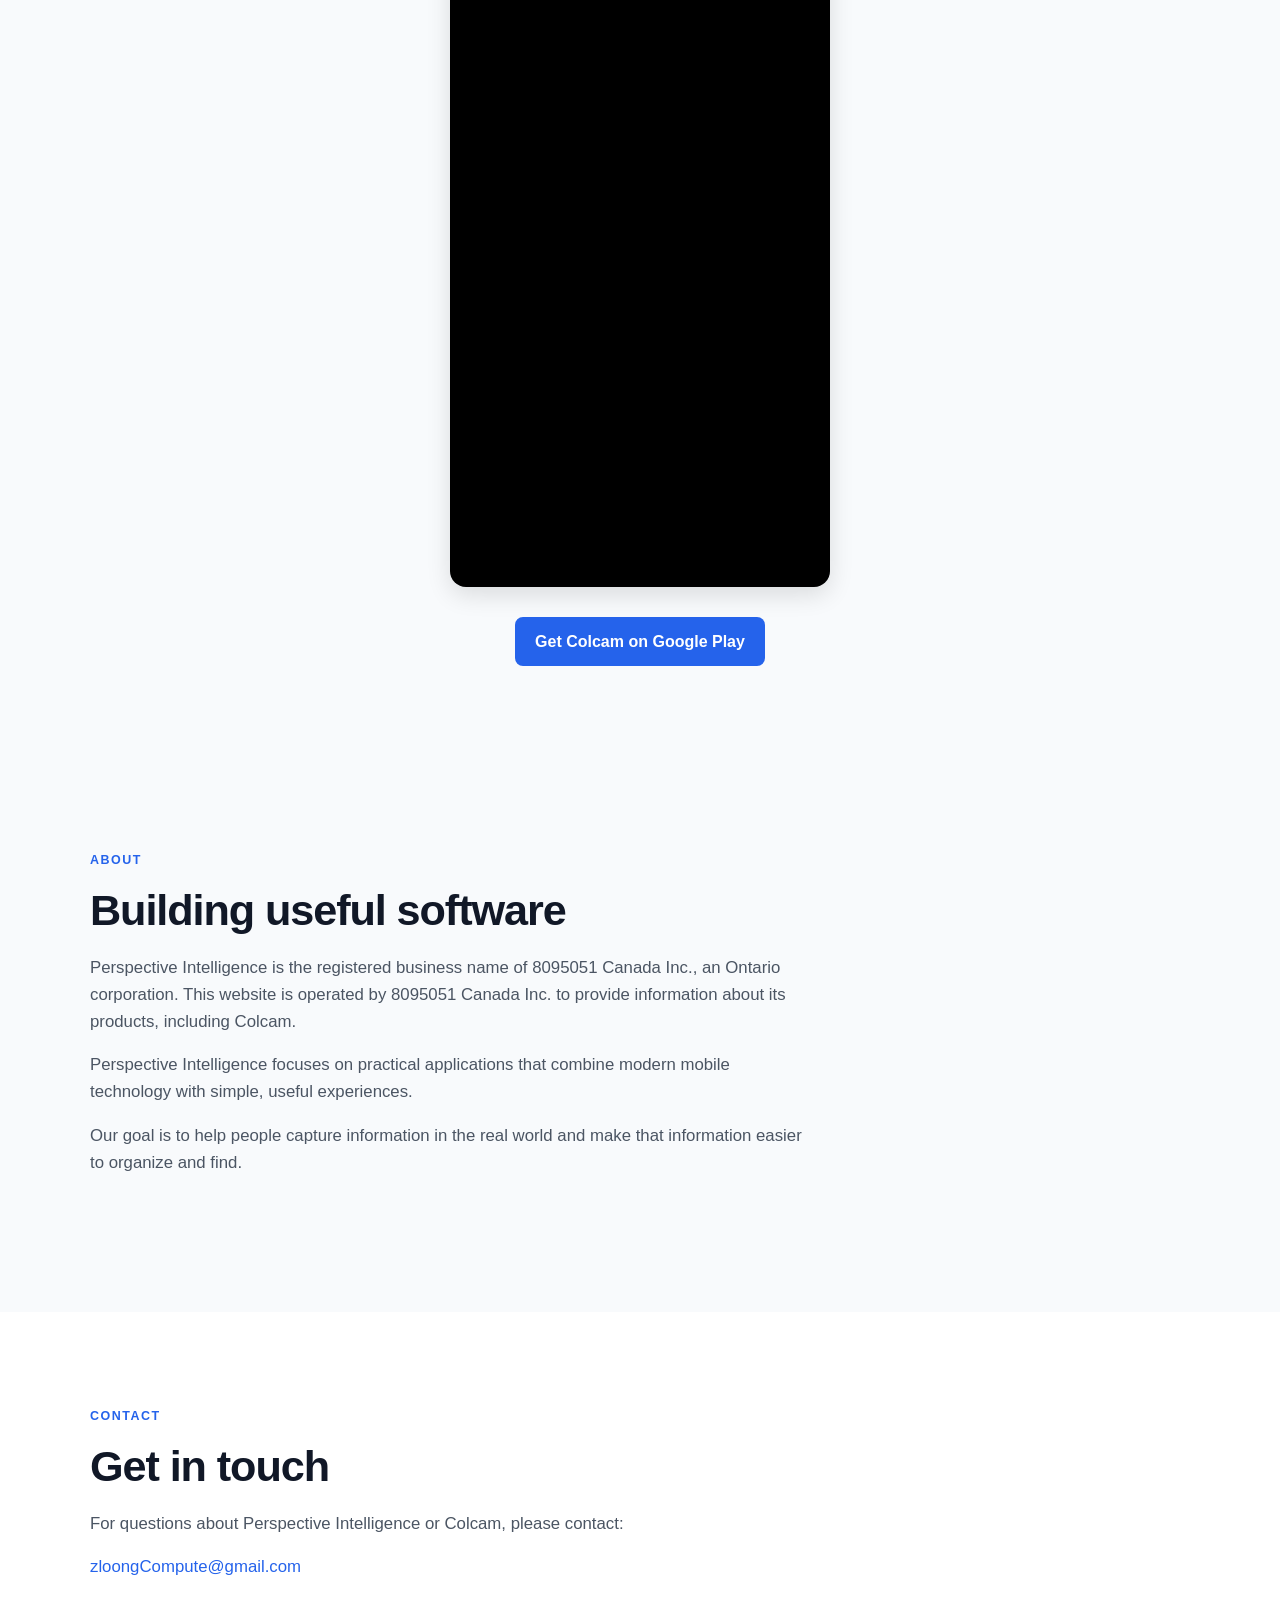
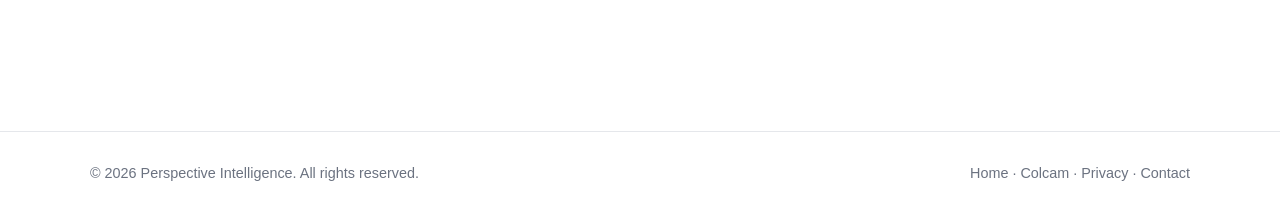
==== commit 976d2df1: "Update index.html to update about info." ====
--- a/index.html
+++ b/index.html
@@ -203,8 +203,8 @@
                     Building useful software
                 </h2>
                 <p>
-                    Perspective Intelligence is the registered business name of 8095051 Canada, an Ontario corporation. 
-                    This website is operated by 8095051 Canada to provide information about its products, including Colcam.
+                    Perspective Intelligence is the registered business name of 8095051 Canada Inc., an Ontario corporation. 
+                    This website is operated by 8095051 Canada Inc. to provide information about its products, including Colcam.
                 </p>
                 <p>
                     Perspective Intelligence focuses on practical
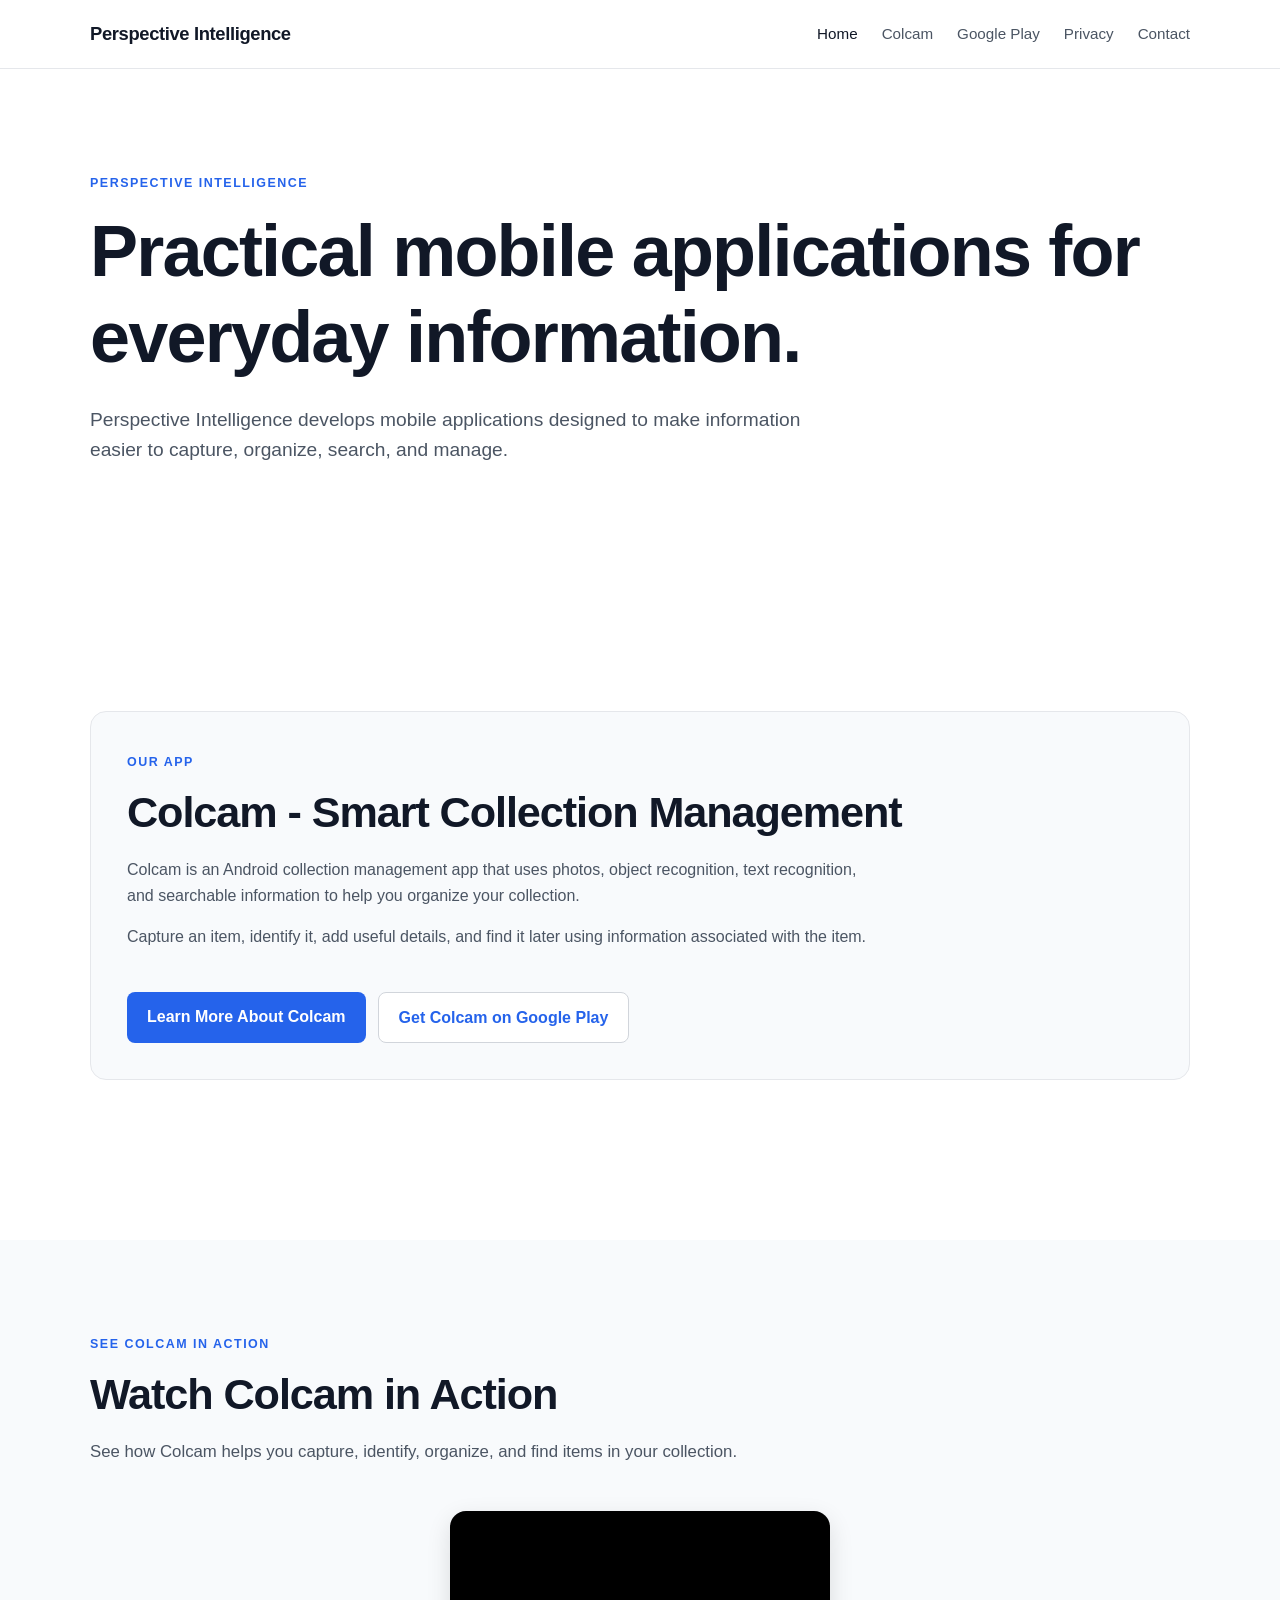
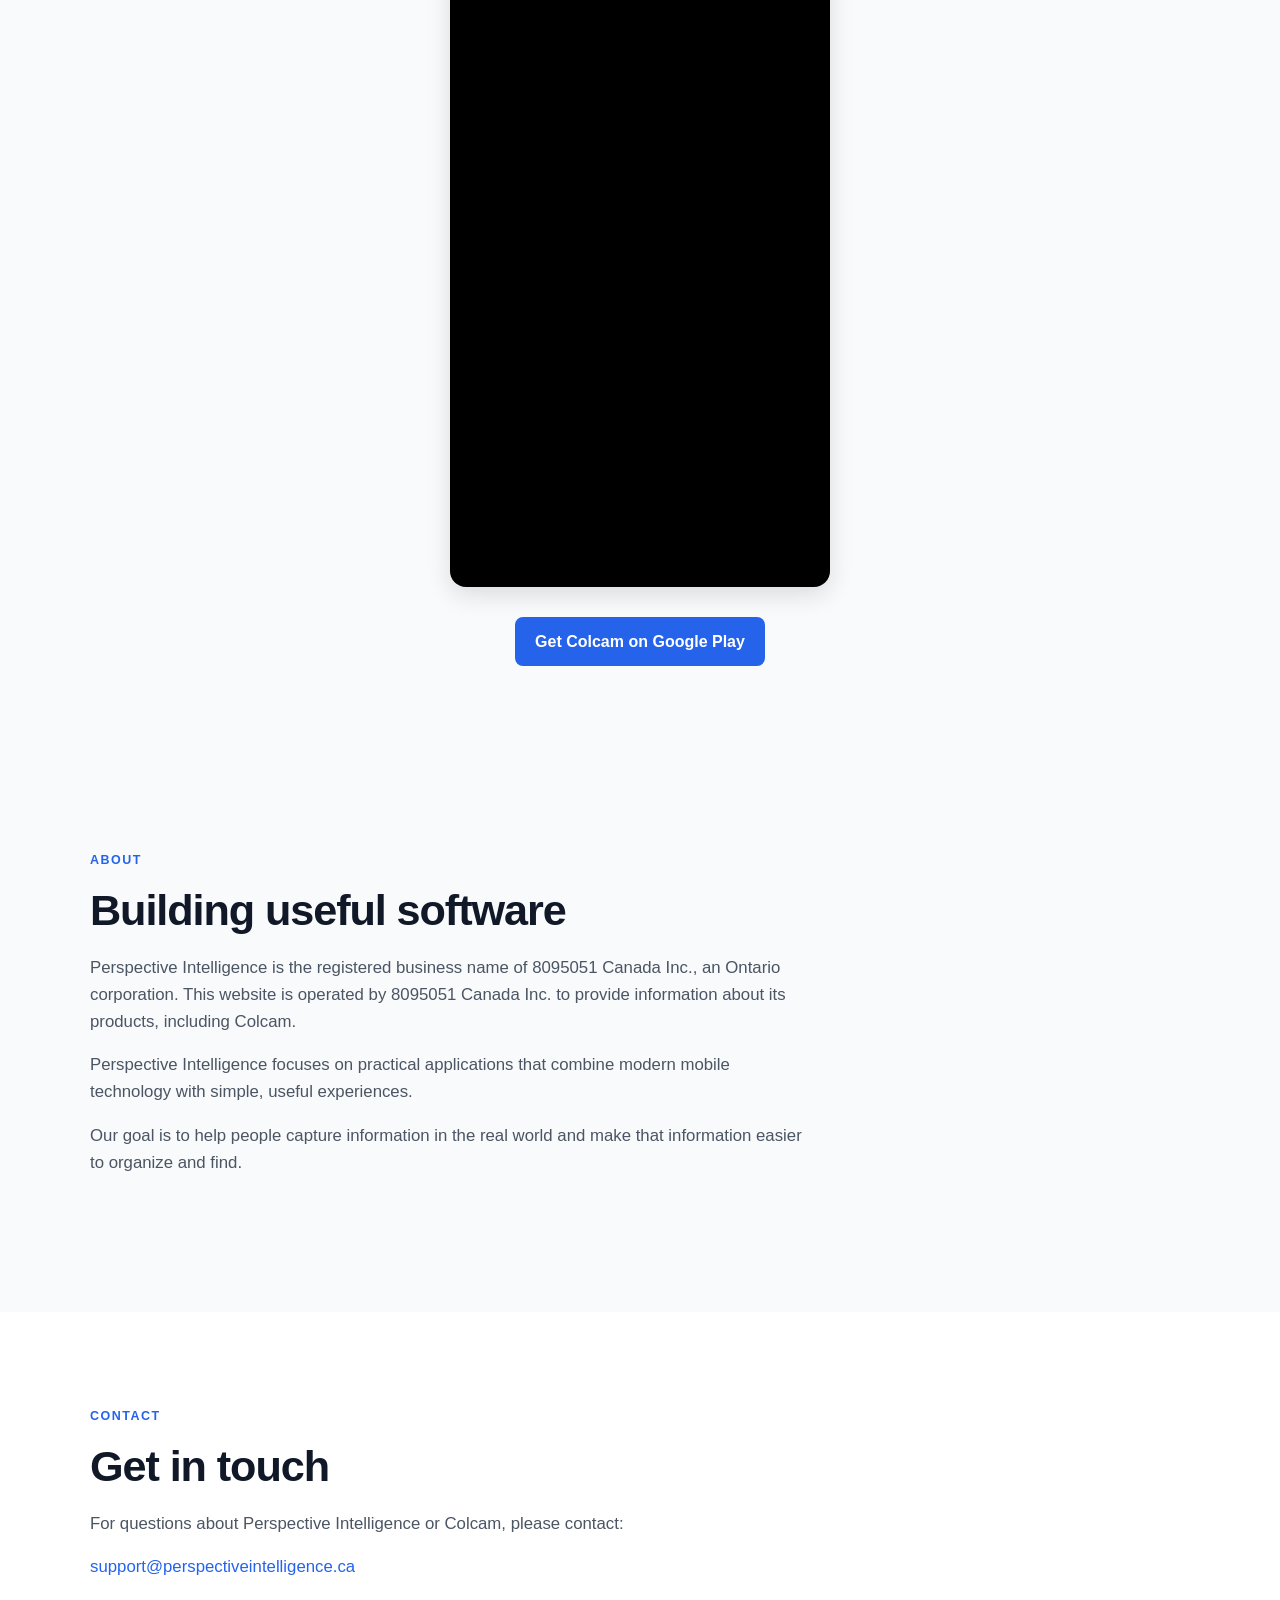
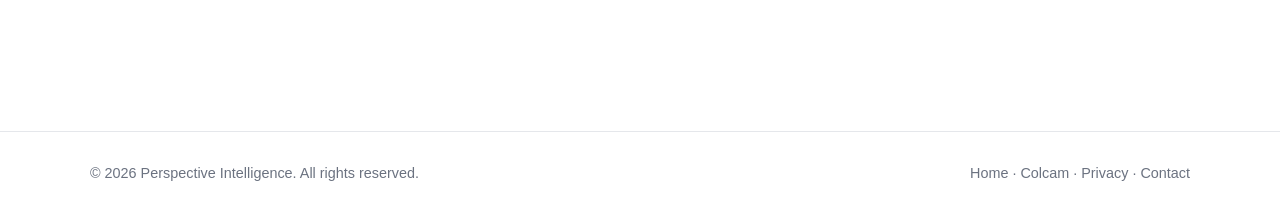
==== commit 762534f3: "Update index.html to new support email." ====
--- a/index.html
+++ b/index.html
@@ -64,7 +64,7 @@
                 Privacy
             </a>
 
-            <a href="mailto:zloongCompute@gmail.com">
+            <a href="mailto:support@perspectiveintelligence.ca">
                 Contact
             </a>
         </nav>
@@ -247,8 +247,8 @@
                 </p>
 
                 <p>
-                    <a href="mailto:zloongCompute@gmail.com">
-                        zloongCompute@gmail.com
+                    <a href="mailto:support@perspectiveintelligence.ca">
+                        support@perspectiveintelligence.ca
                     </a>
                 </p>
 
@@ -292,7 +292,7 @@
 
                 <span> · </span>
 
-                <a href="mailto:zloongCompute@gmail.com">
+                <a href="mailto:support@perspectiveintelligence.ca">
                     Contact
                 </a>
 
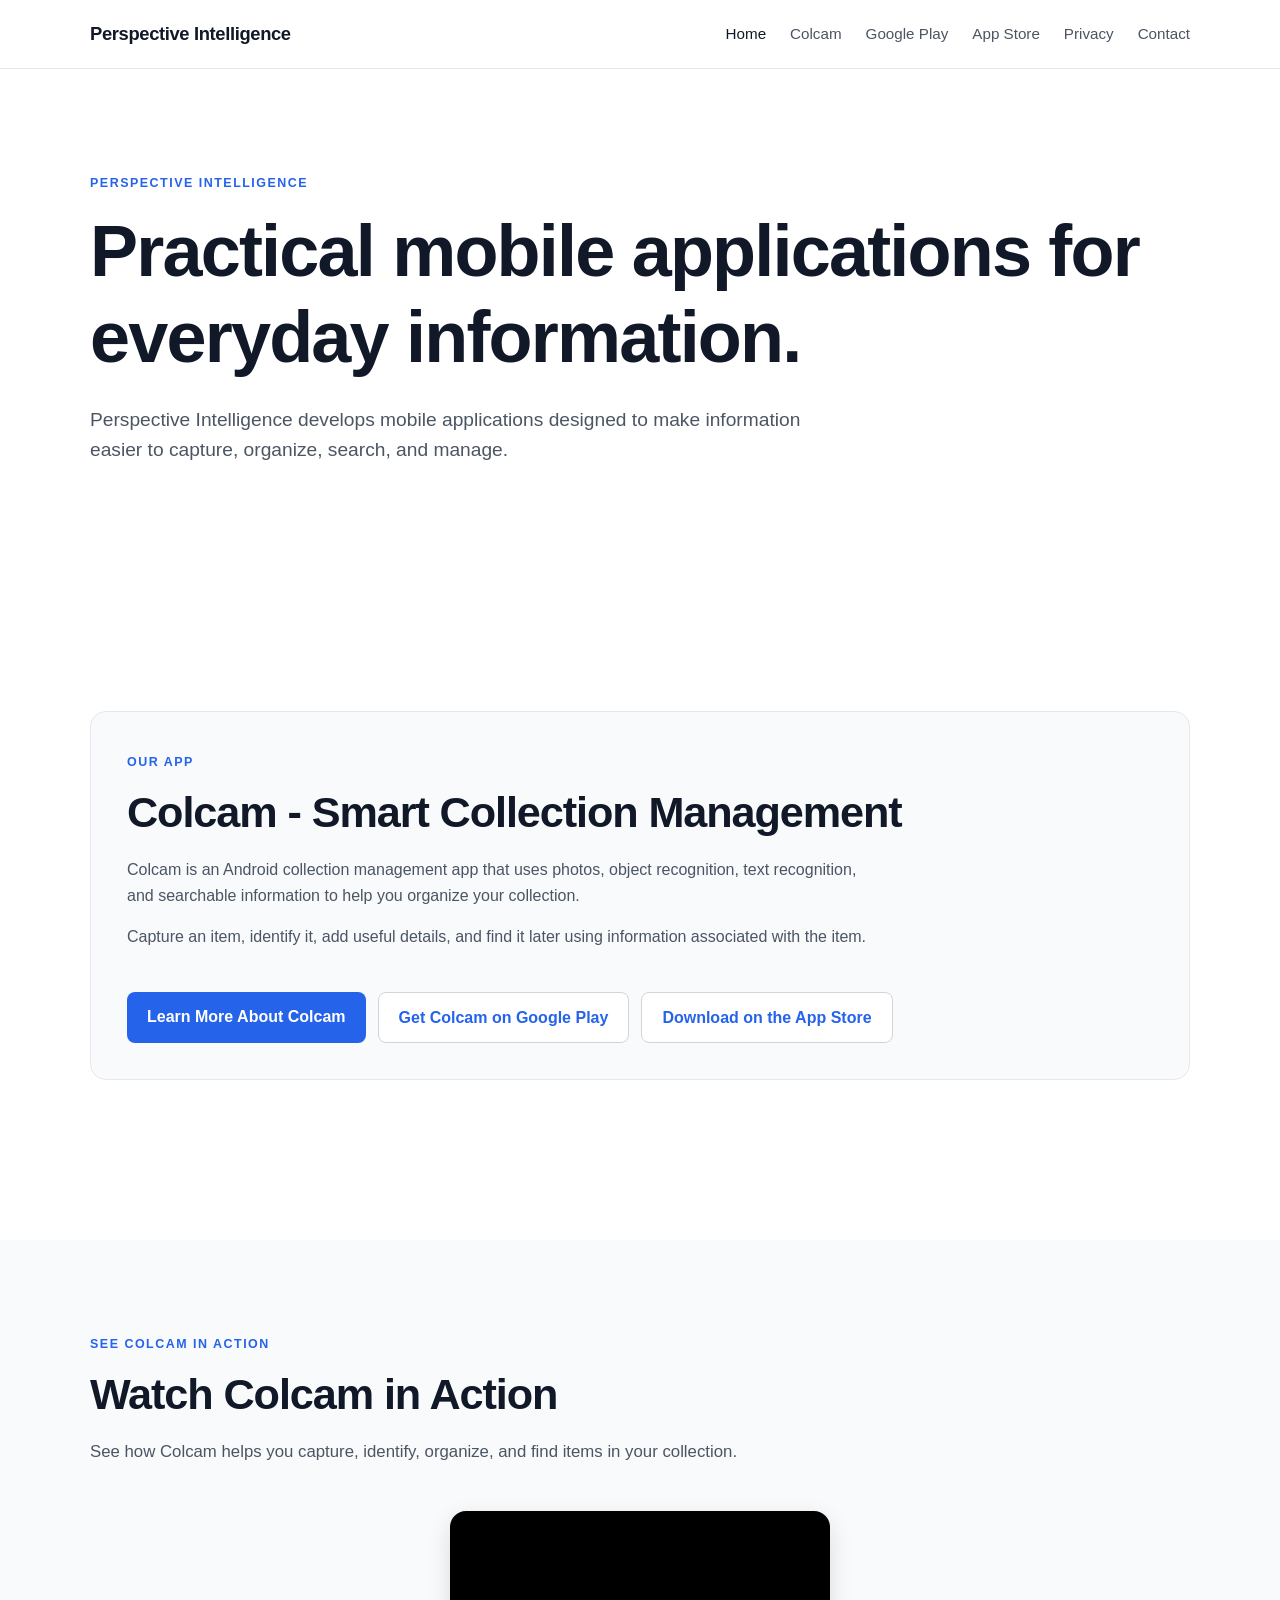
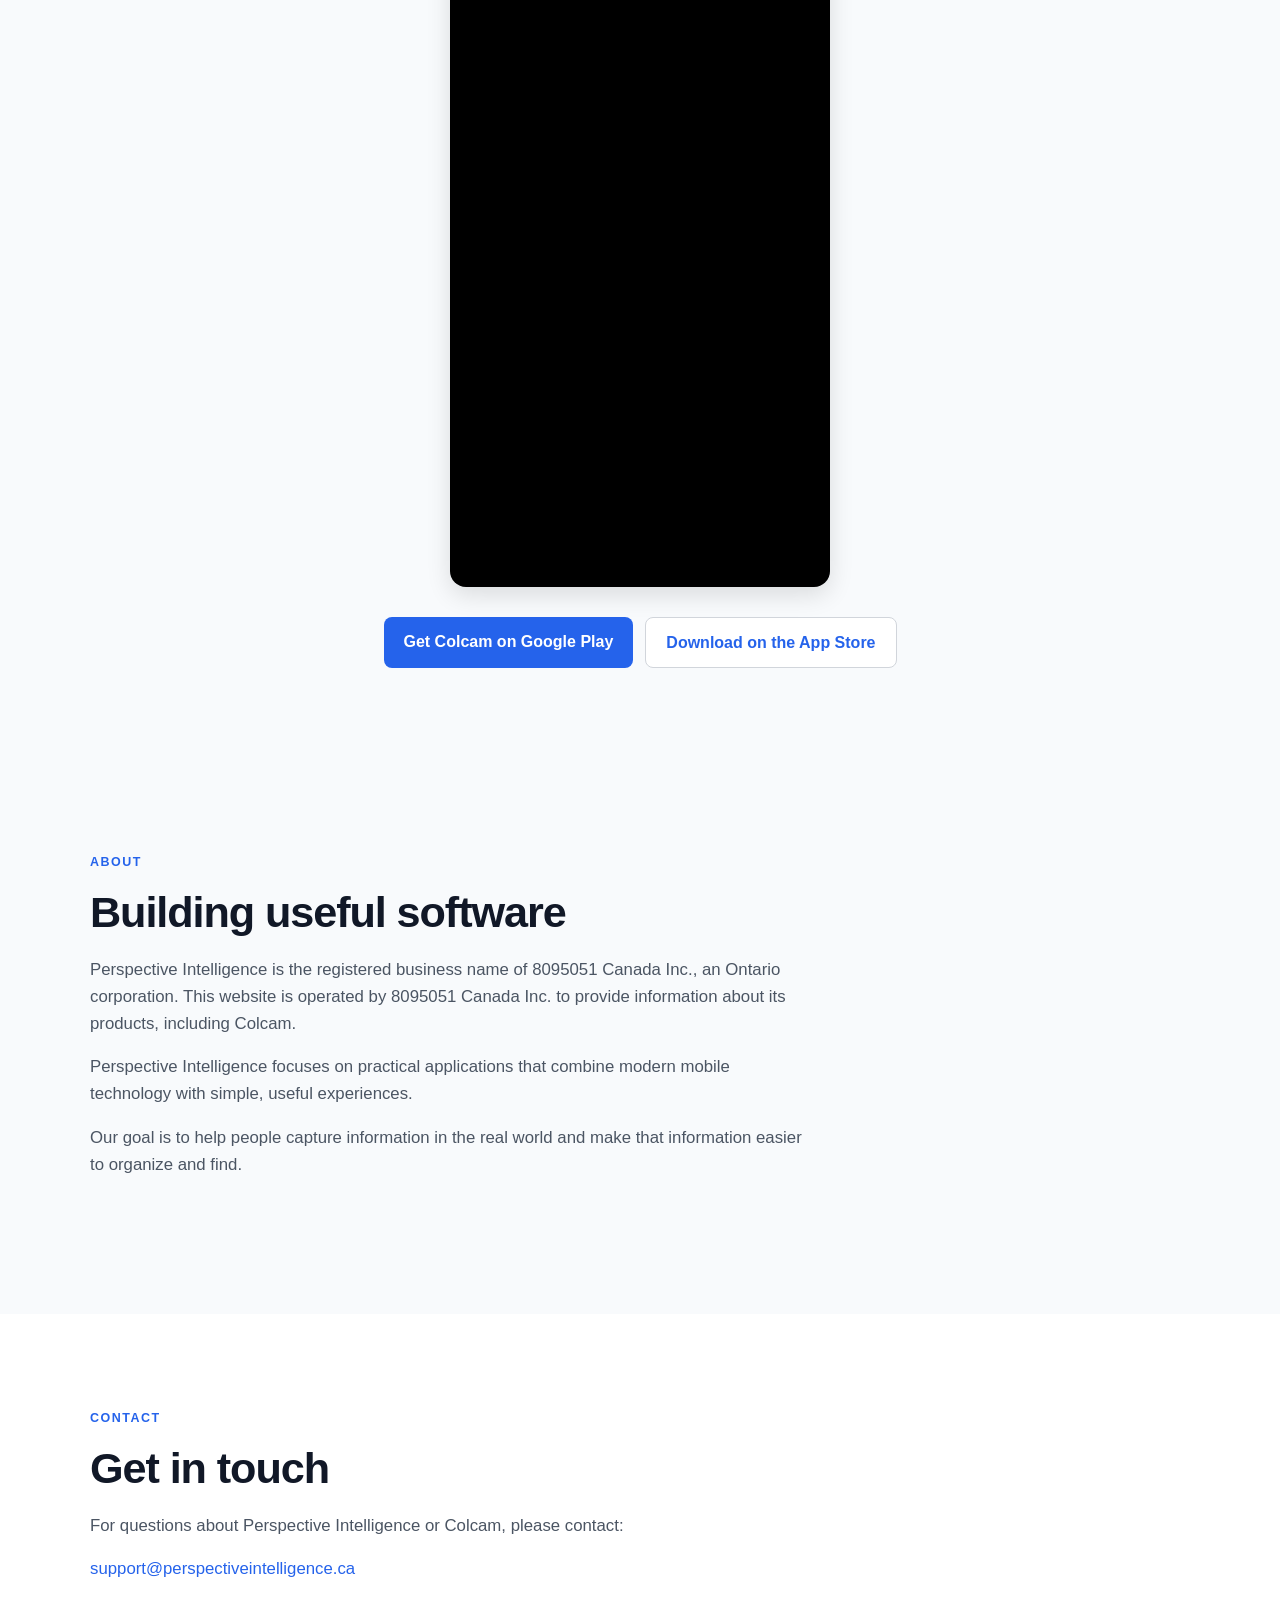
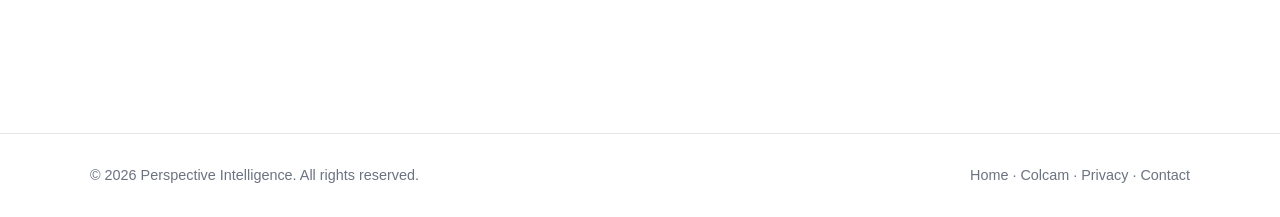
==== commit 0cfa6aae: "Update index.html for ios download" ====
--- a/index.html
+++ b/index.html
@@ -59,7 +59,11 @@
                rel="noopener">
                 Google Play
             </a>
-
+            <a href="https://apps.apple.com/us/app/colcam/id6826388807"
+               target="_blank"
+               rel="noopener">
+                App Store
+            </a>
             <a href="privacy.html">
                 Privacy
             </a>
@@ -143,7 +147,12 @@
                        rel="noopener">
                         Get Colcam on Google Play
                     </a>
-
+                    <a class="button secondary"
+                       href="https://apps.apple.com/us/app/colcam/id6826388807"
+                       target="_blank"
+                       rel="noopener">
+                        Download on the App Store
+                    </a>
                 </div>
 
             </div>
@@ -183,6 +192,12 @@
                rel="noopener">
                 Get Colcam on Google Play
             </a>
+            <a class="button secondary"
+               href="https://apps.apple.com/us/app/colcam/id6826388807"
+               target="_blank"
+               rel="noopener">
+                Download on the App Store
+            </a>
         </div>
     </div>
 </section>
